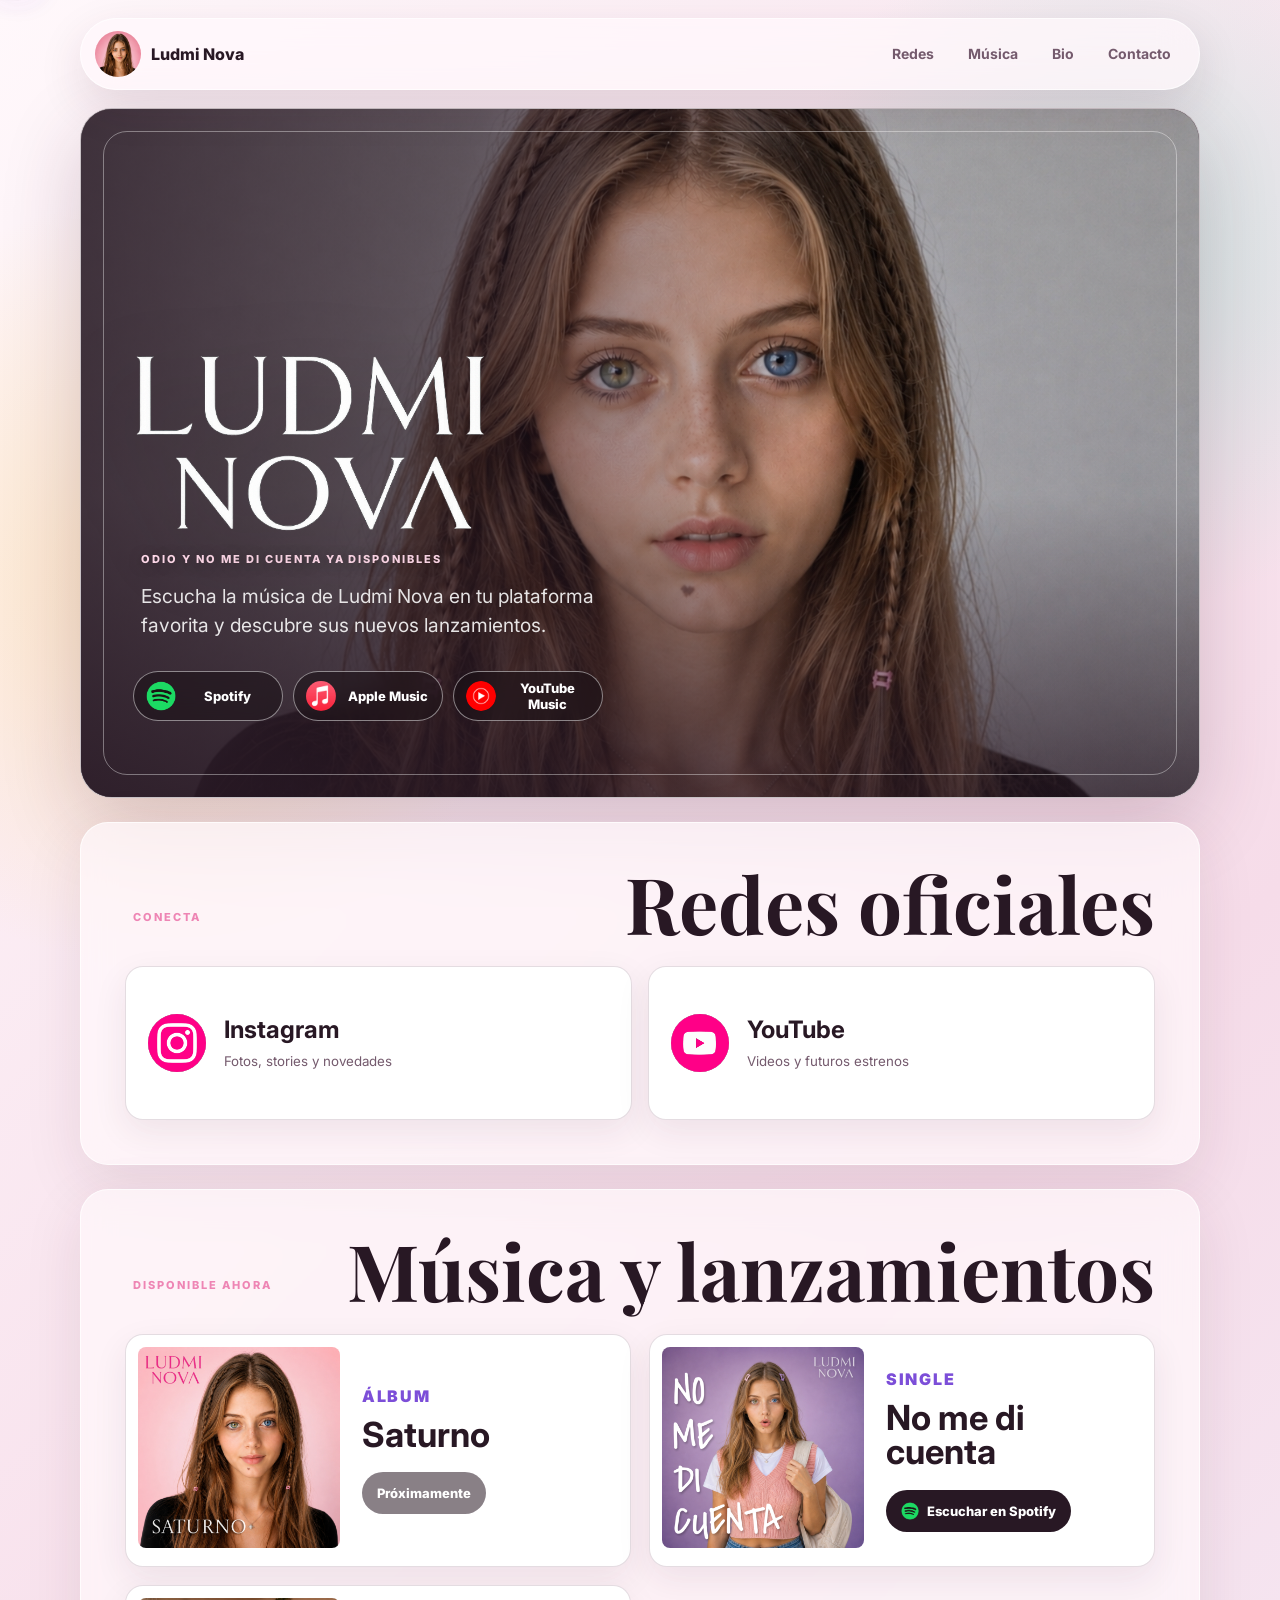
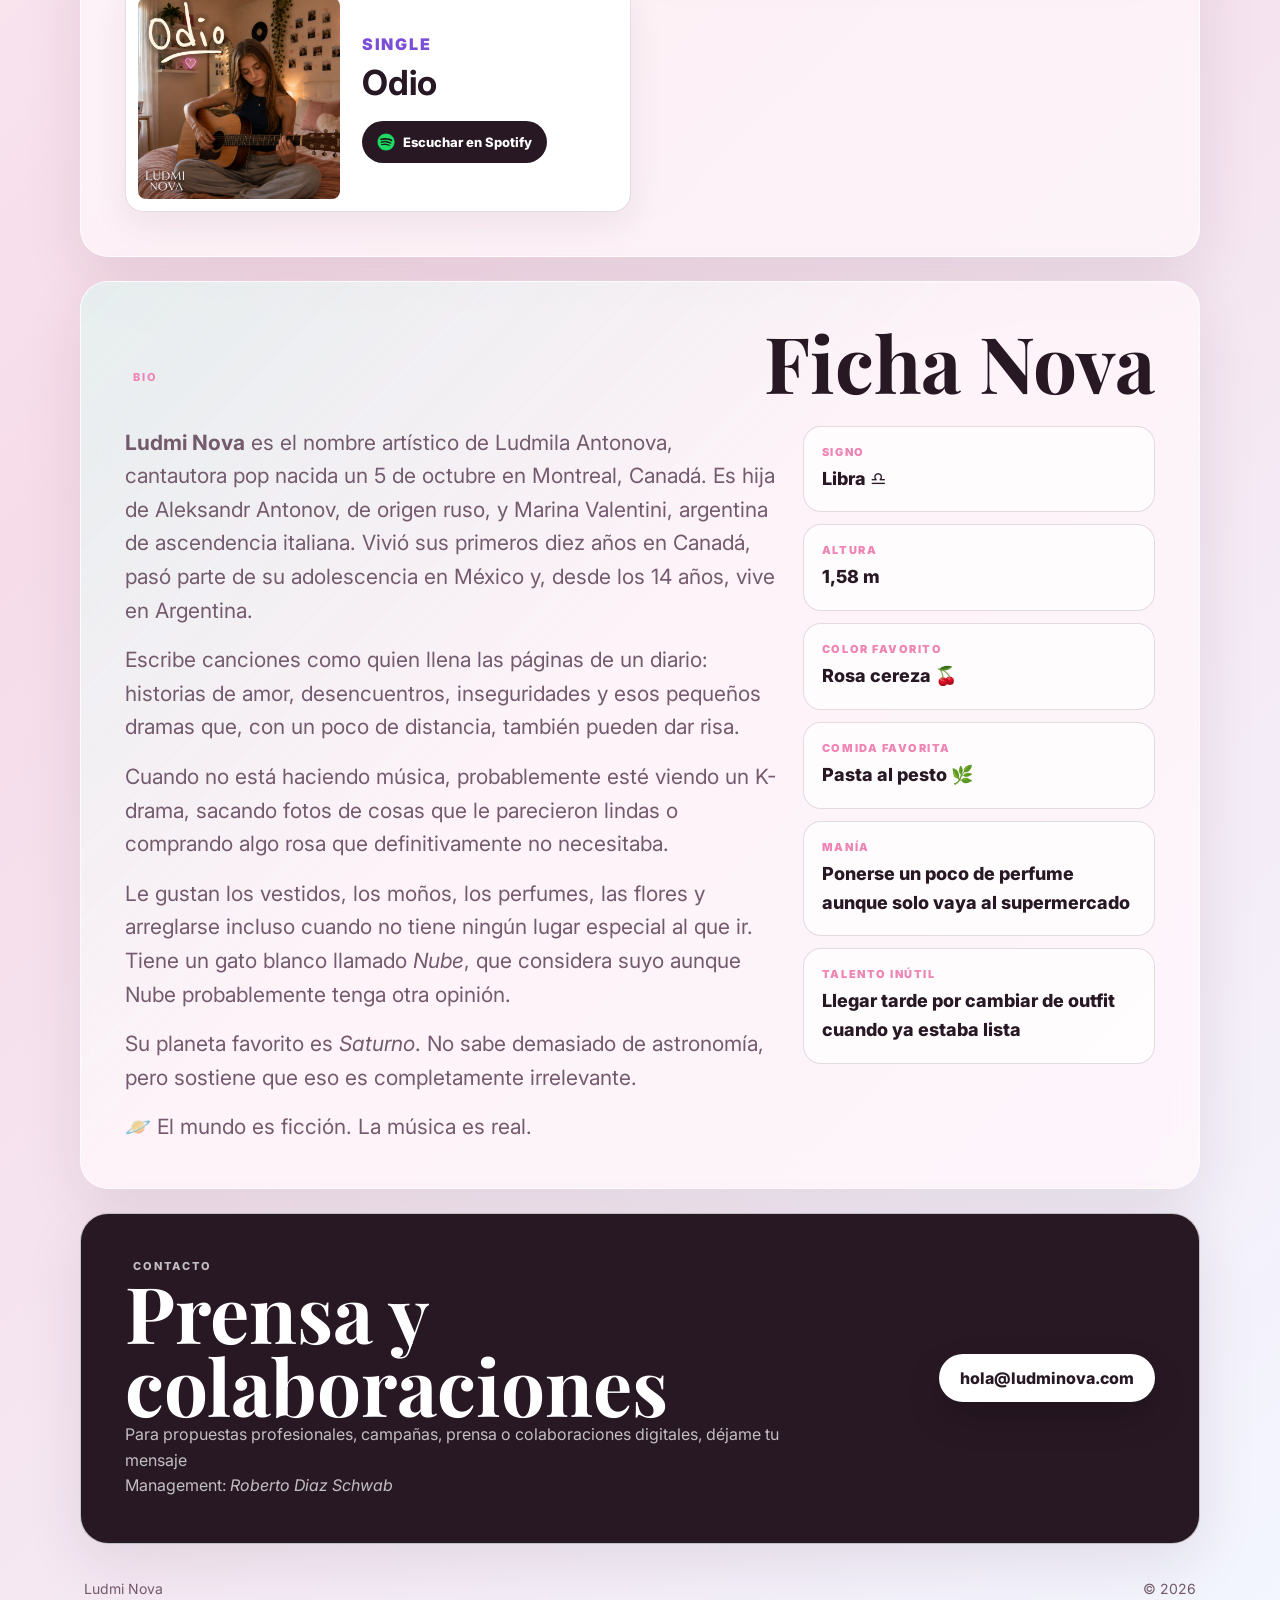
==== index.html @ 8147686b "Remove comment for upcoming Saturno release Removed comment about upcoming release for Saturno." ====
<!DOCTYPE html>
<html lang="es">
<head>
  <meta charset="UTF-8">
  <meta name="viewport" content="width=device-width, initial-scale=1.0">
  <meta name="description" content="Web oficial de Ludmi Nova. Escucha Odio y No me di cuenta en todas las plataformas.">
  <meta property="og:title" content="Ludmi Nova">
  <meta property="og:description" content="Escucha Odio y No me di cuenta, los nuevos singles de Ludmi Nova.">
  <meta property="og:image" content="ludmila.png">
  <meta property="og:type" content="website">
  <title>Ludmi Nova | Sitio oficial</title>
  <link rel="preconnect" href="https://fonts.googleapis.com">
  <link rel="preconnect" href="https://fonts.gstatic.com" crossorigin>
  <link href="https://fonts.googleapis.com/css2?family=Inter:wght@400;500;600;700;800&family=Playfair+Display:wght@700;800&display=swap" rel="stylesheet">
  <link rel="icon" href="favicon.png" type="image/png">
  <link rel="stylesheet" href="styles.css?v=20261107-2">
</head>
<body>
  <div class="floating-layer" aria-hidden="true"></div>

  <header class="site-header">
    <a class="brand" href="#inicio" aria-label="Ir al inicio">
      <span class="brand-mark">
        <img src="profile.png" alt="">
      </span>
      <span class="brand-name">Ludmi Nova</span>
    </a>

    <nav class="site-nav" aria-label="Navegacion principal">
      <a href="#redes">Redes</a>
      <a href="#musica">Música</a>
      <a class="nav-secondary" href="#bio">Bio</a>
      <a class="nav-secondary" href="#contacto">Contacto</a>
    </nav>
  </header>

  <main>
    <section class="hero" id="inicio">
      <div class="hero-media" aria-label="Retrato de Ludmi Nova"></div>
      <div class="hero-copy">
        <img class="hero-logo" src="ludmi-logo-white-cropped.png" alt="Ludmi Nova">
        <p class="eyebrow">Odio y No me di cuenta ya disponibles</p>
        <p class="hero-text">
          Escucha la música de Ludmi Nova en tu plataforma favorita y descubre sus nuevos lanzamientos.
        </p>
        <div class="platform-links" aria-label="Escuchar a Ludmi Nova">
          <a class="platform-link spotify" href="https://open.spotify.com/artist/61vV1dUsL8QUnTantv7mqs" target="_blank" rel="noopener">
            <span class="platform-mark" aria-hidden="true">
              <img src="spotify.webp" alt="">
            </span>
            <span>Spotify</span>
          </a>
          <a class="platform-link apple-music" href="https://music.apple.com/us/artist/ludmi-nova/6817929534" target="_blank" rel="noopener">
            <span class="platform-mark" aria-hidden="true">
              <img src="Apple_Music.webp" alt="">
            </span>
            <span>Apple Music</span>
          </a>
          <a class="platform-link youtube-music" href="https://music.youtube.com/channel/UCxkESrXqK8tynkrMWb6VQ-g" target="_blank" rel="noopener">
            <span class="platform-mark" aria-hidden="true">
              <img src="Youtube_Music.webp" alt="">
            </span>
            <span>YouTube Music</span>
          </a>
        </div>
      </div>
    </section>

    <section class="section" id="redes">
      <div class="section-heading">
        <p class="eyebrow">Conecta</p>
        <h2>Redes oficiales</h2>
      </div>

      <div class="social-grid">
        <a class="social-link instagram" href="https://www.instagram.com/ludmi.nova" target="_blank" rel="noopener">
          <span class="social-icon" aria-hidden="true">
            <img src="instagram.png" alt="">
          </span>
          <span>
            <strong>Instagram</strong>
            <small>Fotos, stories y novedades</small>
          </span>
        </a>

        <a class="social-link youtube" href="https://www.youtube.com/@LudmiNova" target="_blank" rel="noopener">
          <span class="social-icon" aria-hidden="true">
            <img src="youtube.png" alt="">
          </span>
          <span>
            <strong>YouTube</strong>
            <small>Videos y futuros estrenos</small>
          </span>
        </a>
        
        <!--<a class="social-link tiktok" href="https://www.tiktok.com/@ludmi.nova" target="_blank" rel="noopener">
          <span class="social-icon" aria-hidden="true">
            <img src="tiktok.png" alt="">
          </span>
          <span>
            <strong>TikTok</strong>
            <small>Clips, trends y backstage</small>
          </span>
        </a>-->
      </div>
    </section>

    <section class="music-section" id="musica">
      <div class="section-heading">
        <p class="eyebrow">Disponible ahora</p>
        <h2>Música y lanzamientos</h2>
      </div>

      <div class="release-grid">
        <article class="release-card">
          <img src="covers/saturno.jpg" alt="Portada del álbum Saturno de Ludmi Nova">
          <div class="release-card-copy">
            <p class="release-label">Álbum</p>
            <h3>Saturno</h3>
            <span class="release-link disabled">Próximamente</span>
          </div>
        </article>

        <article class="release-card">
          <img src="covers/no-me-di-cuenta.jpg" alt="Portada del single No me di cuenta de Ludmi Nova">
          <div class="release-card-copy">
            <p class="release-label">Single</p>
            <h3>No me di cuenta</h3>
            <a class="release-link" href="https://open.spotify.com/album/0laAtT0PfIz697r0fWM4JP" target="_blank" rel="noopener">
              <img class="release-link-icon" src="spotify.webp" alt="">
              Escuchar en Spotify
            </a>
          </div>
        </article>

        <article class="release-card">
          <img src="covers/odio.jpg" alt="Portada del single Odio de Ludmi Nova">
          <div class="release-card-copy">
            <p class="release-label">Single</p>
            <h3>Odio</h3>
            <a class="release-link" href="https://open.spotify.com/album/5kpxJLN15iuKb02TG0Wa1s" target="_blank" rel="noopener">
              <img class="release-link-icon" src="spotify.webp" alt="">
              Escuchar en Spotify
            </a>
          </div>
        </article>
      </div>
    </section>

    <section class="bio-section" id="bio">
      <div class="section-heading">
        <p class="eyebrow">Bio</p>
        <h2>Ficha Nova</h2>
      </div>

      <div class="bio-content">
        <div class="bio-copy">
          <p><strong>Ludmi Nova</strong> es el nombre artístico de Ludmila Antonova, cantautora pop nacida un 5 de octubre en Montreal, Canadá. Es hija de Aleksandr Antonov, de origen ruso, y Marina Valentini, argentina de ascendencia italiana. Vivió sus primeros diez años en Canadá, pasó parte de su adolescencia en México y, desde los 14 años, vive en Argentina.</p>
          <p>Escribe canciones como quien llena las páginas de un diario: historias de amor, desencuentros, inseguridades y esos pequeños dramas que, con un poco de distancia, también pueden dar risa.</p>
          <p>Cuando no está haciendo música, probablemente esté viendo un K-drama, sacando fotos de cosas que le parecieron lindas o comprando algo rosa que definitivamente no necesitaba.</p>
          <p>Le gustan los vestidos, los moños, los perfumes, las flores y arreglarse incluso cuando no tiene ningún lugar especial al que ir. Tiene un gato blanco llamado <em>Nube</em>, que considera suyo aunque Nube probablemente tenga otra opinión.</p>
          <p>Su planeta favorito es <em>Saturno</em>. No sabe demasiado de astronomía, pero sostiene que eso es completamente irrelevante.</p>
          <p>🪐 El mundo es ficción. La música es real.</p>
        </div>

        <dl class="bio-facts" aria-label="Ficha breve de Ludmi Nova">
          <div>
            <dt>Signo</dt>
            <dd>Libra ♎️</dd>
          </div>
          <div>
            <dt>Altura</dt>
            <dd>1,58 m</dd>
          </div>
          <div>
            <dt>Color favorito</dt>
            <dd>Rosa cereza 🍒</dd>
          </div>
          <div>
            <dt>Comida favorita</dt>
            <dd>Pasta al pesto 🌿</dd>
          </div>
          <div>
            <dt>Manía</dt>
            <dd>Ponerse un poco de perfume aunque solo vaya al supermercado</dd>
          </div>
          <div>
            <dt>Talento inútil</dt>
            <dd>Llegar tarde por cambiar de outfit cuando ya estaba lista</dd>
          </div>
        </dl>
      </div>
    </section>

    <section class="contact-section" id="contacto">
      <div class="contact-copy">
        <p class="eyebrow">Contacto</p>
        <h2>Prensa y colaboraciones</h2>
        <p>
          Para propuestas profesionales, campañas, prensa o colaboraciones digitales, déjame tu mensaje
        </p>
        <p>
          Management: <em>Roberto Diaz Schwab</em>
        </p>
      </div>
      <a class="button primary" href="mailto:hola@ludminova.com">hola@ludminova.com</a>
    </section>
  </main>

  <footer class="site-footer">
    <span>Ludmi Nova</span>
    <span>&copy; <span id="year"></span></span>
  </footer>

  <script src="script.js?v=20261107-2"></script>
</body>
</html>
---- styles.css ----
:root {
  --ink: #281824;
  --muted: #745a6d;
  --rose: #f6dce9;
  --rose-strong: #ee85b4;
  --violet: #7c4ed8;
  --mint: #8ce0ca;
  --sun: #ffd36e;
  --paper: #fff8fb;
  --line: rgba(88, 40, 72, 0.16);
  --shadow: 0 24px 80px rgba(70, 25, 52, 0.2);
}

* {
  box-sizing: border-box;
}

html {
  scroll-behavior: smooth;
}

body {
  margin: 0;
  min-height: 100vh;
  background:
    radial-gradient(circle at 12% 18%, rgba(255, 211, 110, 0.35), transparent 24rem),
    radial-gradient(circle at 88% 8%, rgba(140, 224, 202, 0.36), transparent 22rem),
    linear-gradient(135deg, #fff8fb 0%, #f6dce9 48%, #f3f6ff 100%);
  color: var(--ink);
  font-family: Inter, system-ui, -apple-system, BlinkMacSystemFont, "Segoe UI", sans-serif;
}

a {
  color: inherit;
  text-decoration: none;
}

.site-header {
  position: fixed;
  z-index: 20;
  top: 18px;
  left: 50%;
  display: flex;
  width: min(1120px, calc(100% - 32px));
  align-items: center;
  justify-content: space-between;
  gap: 18px;
  padding: 12px 14px;
  border: 1px solid rgba(255, 255, 255, 0.68);
  border-radius: 999px;
  background: rgba(255, 248, 251, 0.76);
  box-shadow: 0 16px 46px rgba(70, 25, 52, 0.12);
  backdrop-filter: blur(18px);
  transform: translateX(-50%);
}

.brand,
.site-nav,
.site-footer {
  display: flex;
  align-items: center;
}

.brand {
  gap: 10px;
  font-weight: 800;
}

.brand-mark {
  display: grid;
  width: 46px;
  height: 46px;
  place-items: center;
  border-radius: 50%;
  background: var(--ink);
  overflow: hidden;
}

.brand-mark img {
  display: block;
  width: 100%;
  height: 100%;
  object-fit: cover;
}

.site-nav {
  gap: 6px;
}

.site-nav a {
  min-height: 38px;
  padding: 10px 14px;
  border-radius: 999px;
  color: var(--muted);
  font-size: 14px;
  font-weight: 700;
}

.site-nav a:hover,
.site-nav a:focus-visible {
  background: rgba(238, 133, 180, 0.14);
  color: var(--ink);
  outline: none;
}

main {
  width: min(1120px, calc(100% - 32px));
  margin: 0 auto;
  padding: 108px 0 36px;
}

main > section {
  scroll-margin-top: 108px;
}

.hero {
  position: relative;
  display: grid;
  min-height: 690px;
  overflow: hidden;
  border: 1px solid rgba(255, 255, 255, 0.72);
  border-radius: 32px;
  background: #38202f;
  box-shadow: var(--shadow);
  isolation: isolate;
}

.hero-media {
  position: absolute;
  inset: 0;
  background-image:
    linear-gradient(90deg, rgba(40, 24, 36, 0.82) 0%, rgba(40, 24, 36, 0.58) 36%, rgba(40, 24, 36, 0.05) 68%),
    linear-gradient(0deg, rgba(40, 24, 36, 0.72), rgba(40, 24, 36, 0.04) 44%),
    url("ludmila.png");
  background-position: center, center, 54% center;
  background-size: cover;
  transform: scale(1.01);
  z-index: -2;
}

.hero::before {
  content: "";
  position: absolute;
  inset: 22px;
  border: 1px solid rgba(255, 255, 255, 0.38);
  border-radius: 24px;
  pointer-events: none;
}

.hero-copy {
  align-self: end;
  width: min(620px, 100%);
  padding: 0 52px 58px;
  color: white;
}

.eyebrow {
  margin: 0 0 16px;
  padding-left: 8px;
  color: var(--rose-strong);
  font-size: 11px;
  font-weight: 800;
  letter-spacing: 0.18em;
  text-transform: uppercase;
}

.hero .eyebrow {
  color: #ffd9e9;
  text-shadow: 0 2px 14px rgba(0, 0, 0, 0.35);
}

h1,
h2,
h3,
p {
  margin-top: 0;
}

h1,
h2 {
  font-family: "Playfair Display", Georgia, serif;
  line-height: 0.94;
}

h2 {
  margin-bottom: 0;
  font-size: clamp(42px, 8vw, 78px);
}

h3 {
  margin-bottom: 12px;
  font-size: clamp(28px, 5vw, 48px);
  line-height: 1;
}

.hero-text {
  max-width: 520px;
  padding-left: 8px;
  margin-bottom: 30px;
  color: rgba(255, 255, 255, 0.88);
  font-size: clamp(16px, 1.5vw, 20px);
  line-height: 1.55;
}

.platform-links {
  display: grid;
  grid-template-columns: repeat(3, minmax(0, 150px));
  gap: 10px;
  width: fit-content;
  max-width: 100%;
  margin: 0 0 18px;
}

.platform-link {
  display: flex;
  width: 100%;
  min-width: 0;
  min-height: 48px;
  align-items: center;
  justify-content: flex-start;
  gap: 9px;
  padding: 8px 12px;
  border: 1px solid rgba(255, 255, 255, 0.48);
  border-radius: 999px;
  background: rgba(24, 15, 22, 0.54);
  color: white;
  font-size: 13px;
  font-weight: 800;
  text-align: left;
  backdrop-filter: blur(12px);
  transition: transform 180ms ease, background 180ms ease;
}

.platform-link:hover,
.platform-link:focus-visible {
  transform: translateY(-2px);
  background: rgba(24, 15, 22, 0.72);
  outline: none;
}

.platform-mark {
  display: grid;
  flex: 0 0 auto;
  width: 30px;
  height: 30px;
  place-items: center;
  border-radius: 50%;
  overflow: hidden;
}

.platform-mark img {
  display: block;
  width: 100%;
  height: 100%;
  object-fit: cover;
}

.platform-link > span:last-child {
  flex: 1;
  min-width: 0;
  text-align: center;
}

.hero-logo {
  display: block;
  width: min(520px, 60%);
  height: auto;
  margin: 0 0 16px -14px;
  filter: drop-shadow(0 18px 32px rgba(0, 0, 0, 0.34));
  transform: scale(1.28);
  transform-origin: left center;
}

.button {
  display: inline-flex;
  min-height: 48px;
  align-items: center;
  justify-content: center;
  border: 1px solid transparent;
  border-radius: 999px;
  padding: 13px 20px;
  font-weight: 800;
  transition: transform 180ms ease, box-shadow 180ms ease, background 180ms ease;
}

.button:hover,
.button:focus-visible,
.social-link:hover,
.social-link:focus-visible {
  transform: translateY(-2px);
  outline: none;
}

.button.primary {
  background: white;
  color: var(--ink);
  box-shadow: 0 16px 34px rgba(0, 0, 0, 0.18);
}

.button.secondary {
  border-color: rgba(255, 255, 255, 0.58);
  background: rgba(255, 255, 255, 0.14);
  color: white;
  backdrop-filter: blur(14px);
}

.button.compact {
  min-width: 180px;
  color: var(--ink);
  border-color: var(--line);
  background: #ffffff;
}

.section,
.bio-section,
.music-section,
.contact-section {
  margin-top: 24px;
  padding: 44px;
  border: 1px solid rgba(255, 255, 255, 0.72);
  border-radius: 28px;
  background: rgba(255, 248, 251, 0.72);
  box-shadow: 0 18px 58px rgba(70, 25, 52, 0.1);
  backdrop-filter: blur(16px);
}

.section-heading {
  display: flex;
  align-items: end;
  justify-content: space-between;
  gap: 24px;
  margin-bottom: 26px;
}

.social-grid {
  display: grid;
  grid-template-columns: repeat(auto-fit, minmax(260px, 1fr));
  gap: 16px;
}

.social-link {
  display: flex;
  min-height: 154px;
  align-items: center;
  justify-content: flex-start;
  gap: 18px;
  overflow: hidden;
  border: 1px solid var(--line);
  border-radius: 18px;
  padding: 22px;
  background: white;
  box-shadow: 0 12px 34px rgba(70, 25, 52, 0.08);
  transition: transform 180ms ease, box-shadow 180ms ease;
}

.social-link:hover,
.social-link:focus-visible {
  box-shadow: 0 20px 44px rgba(70, 25, 52, 0.16);
}

.social-icon {
  display: grid;
  flex: 0 0 auto;
  width: 58px;
  height: 58px;
  place-items: center;
  border-radius: 50%;
  overflow: hidden;
  background: var(--ink);
  box-shadow: inset 0 0 0 1px rgba(255, 255, 255, 0.72);
}

.social-icon img {
  display: block;
  width: 100%;
  height: 100%;
  object-fit: cover;
}

.social-link strong,
.social-link small {
  display: block;
}

.social-link strong {
  margin-bottom: 7px;
  font-size: 24px;
}

.social-link small,
.bio-copy p,
.bio-facts dd,
.release-panel p,
.contact-copy p {
  color: var(--muted);
  line-height: 1.6;
}

.bio-section {
  background:
    linear-gradient(135deg, rgba(140, 224, 202, 0.2), transparent 44%),
    rgba(255, 248, 251, 0.76);
}

.bio-content {
  display: grid;
  grid-template-columns: minmax(0, 1.3fr) minmax(280px, 0.7fr);
  gap: 24px;
  align-items: start;
}

.bio-copy {
  max-width: 680px;
}

.bio-copy p {
  margin-bottom: 16px;
  font-size: clamp(17px, 2vw, 21px);
}

.bio-copy p:last-child {
  margin-bottom: 0;
}

.bio-facts {
  display: grid;
  gap: 12px;
  margin: 0;
}

.bio-facts div {
  padding: 18px;
  border: 1px solid var(--line);
  border-radius: 18px;
  background: rgba(255, 255, 255, 0.78);
}

.bio-facts dt {
  margin-bottom: 6px;
  color: var(--rose-strong);
  font-size: 11px;
  font-weight: 900;
  letter-spacing: 0.14em;
  text-transform: uppercase;
}

.bio-facts dd {
  margin: 0;
  color: var(--ink);
  font-size: 18px;
  font-weight: 800;
}

.release-grid {
  display: grid;
  grid-template-columns: repeat(2, minmax(0, 1fr));
  gap: 18px;
}

.release-card {
  display: grid;
  grid-template-columns: minmax(150px, 42%) 1fr;
  padding: 12px;
  overflow: hidden;
  border: 1px solid var(--line);
  border-radius: 18px;
  background: white;
  box-shadow: 0 12px 34px rgba(70, 25, 52, 0.08);
}

.release-card > img {
  width: 100%;
  height: auto;
  aspect-ratio: 1;
  border-radius: 8px;
  object-fit: cover;
}

.release-card-copy {
  display: flex;
  min-width: 0;
  flex-direction: column;
  justify-content: center;
  align-items: flex-start;
  padding: 22px;
}

.release-card h3 {
  margin-bottom: 20px;
  font-size: clamp(24px, 2.7vw, 38px);
}

.release-link {
  display: inline-flex;
  min-height: 42px;
  align-items: center;
  justify-content: center;
  gap: 8px;
  border-radius: 999px;
  padding: 10px 15px;
  background: var(--ink);
  color: white;
  font-size: 13px;
  font-weight: 800;
  transition: transform 180ms ease, background 180ms ease;
}

.release-link-icon {
  width: 18px;
  height: 18px;
  flex: 0 0 18px;
  border-radius: 50%;
  object-fit: cover;
}

.release-link:hover,
.release-link:focus-visible {
  transform: translateY(-2px);
  background: #4a2b42;
  outline: none;
}

.release-link.disabled {
  opacity: 0.55;
  pointer-events: none;
}

.release-label {
  margin-bottom: 12px;
  color: var(--violet);
  font-weight: 900;
  letter-spacing: 0.12em;
  text-transform: uppercase;
}

.contact-section {
  display: flex;
  align-items: center;
  justify-content: space-between;
  gap: 28px;
  background: var(--ink);
  color: white;
}

.contact-copy {
  max-width: 680px;
}

.contact-copy p {
  margin-bottom: 0;
  color: rgba(255, 255, 255, 0.72);
}

.site-footer {
  width: min(1120px, calc(100% - 32px));
  justify-content: space-between;
  margin: 0 auto;
  padding: 0 4px 32px;
  color: var(--muted);
  font-size: 14px;
}

.float-item {
  position: fixed;
  z-index: 2;
  top: -48px;
  color: rgba(238, 133, 180, 0.58);
  filter: drop-shadow(0 8px 18px rgba(124, 78, 216, 0.18));
  pointer-events: none;
  animation: drift var(--duration) linear var(--delay) infinite;
}

.float-item.saturn {
  color: rgba(124, 78, 216, 0.48);
}

.float-item svg {
  display: block;
  width: var(--size);
  height: var(--size);
}

@keyframes drift {
  0% {
    transform: translate3d(var(--x), -60px, 0) rotate(0deg);
    opacity: 0;
  }
  10%,
  80% {
    opacity: 1;
  }
  100% {
    transform: translate3d(calc(var(--x) + var(--sway)), calc(100vh + 80px), 0) rotate(220deg);
    opacity: 0;
  }
}

@media (max-width: 820px) {
  .site-header {
    top: 10px;
    width: calc(100% - 20px);
  }

  .brand-name {
    display: none;
  }

  .site-nav a {
    padding-inline: 10px;
    font-size: 13px;
  }

  main {
    width: calc(100% - 20px);
    padding-top: 82px;
  }

  .hero {
    height: calc(100svh - 92px);
    min-height: 560px;
    max-height: 720px;
    border-radius: 24px;
  }

  .hero-media {
    background-image: url("ludmila.png");
    background-position: 42% center;
    background-size: cover;
  }

  .hero-copy {
    align-self: stretch;
    display: flex;
    width: 100%;
    flex-direction: column;
    justify-content: flex-end;
    padding: 0 24px 34px;
  }

  .hero .eyebrow,
  .hero-text {
    display: none;
  }

  .platform-links {
    order: 2;
    grid-template-columns: repeat(3, minmax(0, 1fr));
    width: 100%;
    gap: 6px;
    margin-bottom: 0;
  }

  .platform-link {
    min-height: 44px;
    gap: 5px;
    padding: 6px 7px;
    font-size: 10px;
  }

  .platform-mark {
    width: 25px;
    height: 25px;
    font-size: 11px;
  }

  .hero-logo {
    width: min(132px, 44%);
    margin: 0 0 16px;
    transform: none;
    transform-origin: left center;
  }

  /*.hero .eyebrow,
  .hero-text {
    display: none;
  }*/

  .section,
  .bio-section,
  .music-section,
  .contact-section {
    padding: 28px 20px;
    border-radius: 22px;
  }

  .section-heading,
  .bio-content,
  .contact-section {
    display: block;
  }

  .bio-copy {
    margin-bottom: 22px;
  }

  .social-grid {
    grid-template-columns: 1fr;
  }

  .social-link {
    min-height: 132px;
  }

  .contact-section .button {
    width: 100%;
    margin-top: 22px;
  }

  .release-grid {
    grid-template-columns: 1fr;
  }

  .release-card {
    grid-template-columns: 128px minmax(0, 1fr);
  }

  .release-card-copy {
    padding: 16px;
  }

  .release-card h3 {
    margin-bottom: 14px;
    font-size: 24px;
  }

  .release-link {
    min-height: 38px;
    padding: 8px 12px;
    font-size: 12px;
  }
}

@media (max-width: 420px) {
  .site-header {
    gap: 6px;
    padding: 8px 10px;
  }

  .brand {
    flex: 0 0 auto;
  }

  .brand-mark {
    width: 40px;
    height: 40px;
  }

  .site-nav {
    flex: 1;
    justify-content: flex-end;
    gap: 0;
  }

  .site-nav a {
    min-height: 34px;
    padding: 8px 5px;
    font-size: 11px;
  }

  main {
    padding-top: 70px;
  }

  .hero {
    height: calc(100svh - 80px);
  }

  main > section {
    scroll-margin-top: 82px;
  }
}

@media (prefers-reduced-motion: reduce) {
  *,
  *::before,
  *::after {
    scroll-behavior: auto !important;
  }

  .float-item {
    display: none;
  }
}
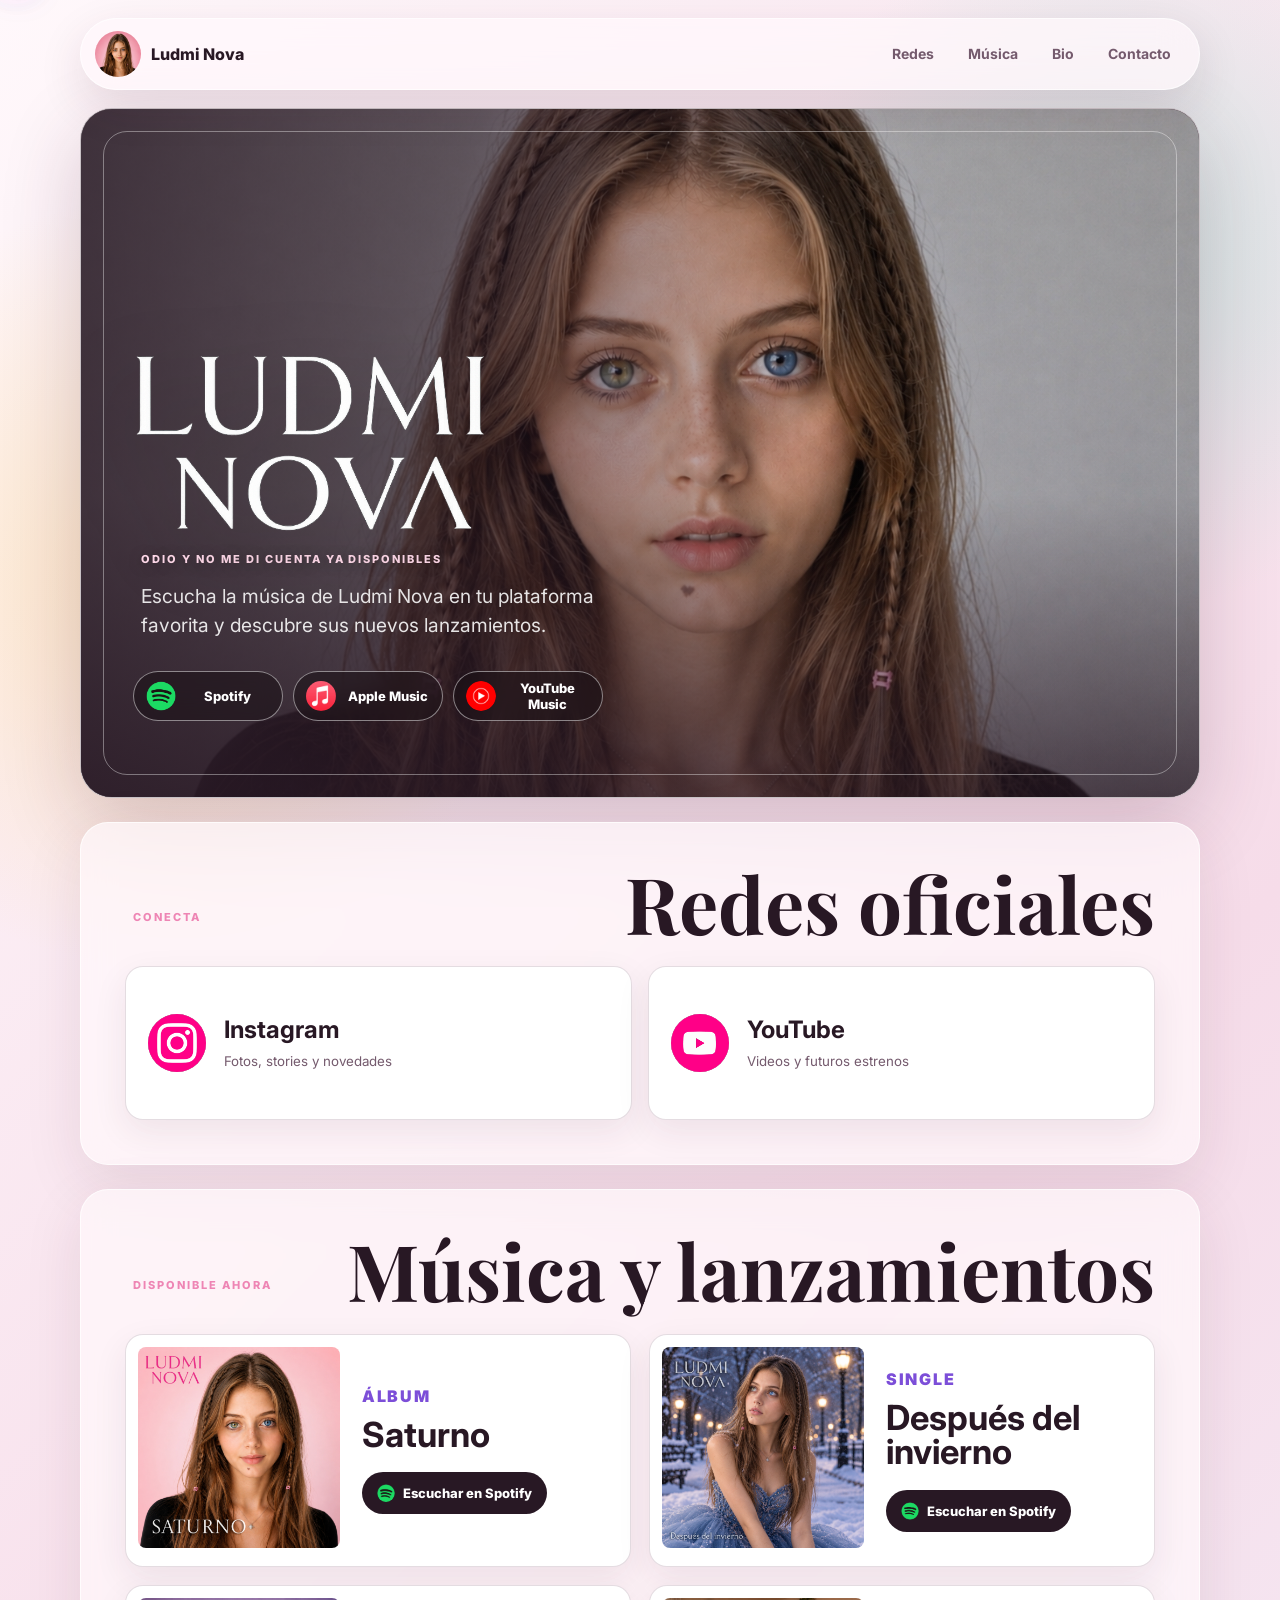
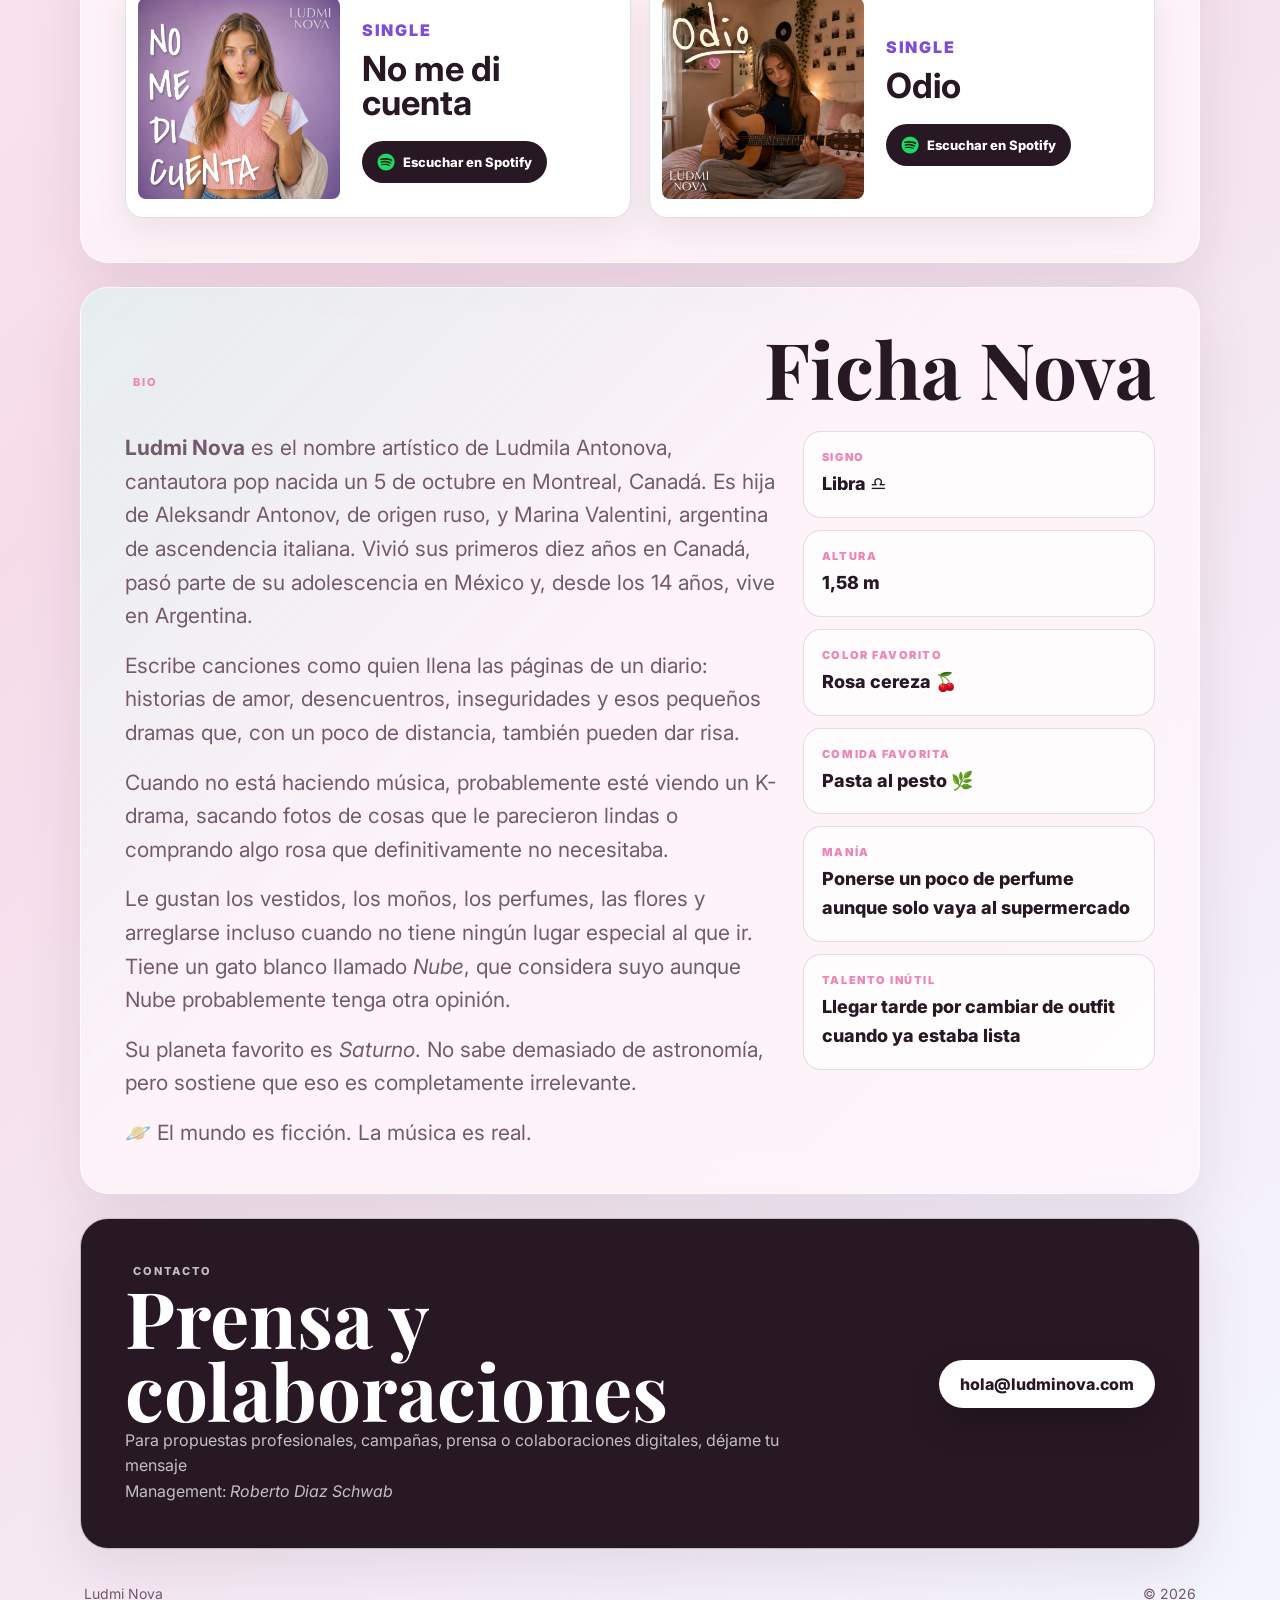
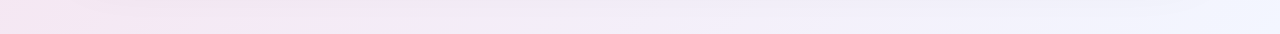
==== commit 41aec796: "Add Spotify links for album and single releases Added links to listen on Spotify for new releases." ====
--- a/index.html
+++ b/index.html
@@ -117,10 +117,25 @@
           <div class="release-card-copy">
             <p class="release-label">Álbum</p>
             <h3>Saturno</h3>
-            <span class="release-link disabled">Próximamente</span>
-          </div>
-        </article>
-
+            <a class="release-link" href="https://open.spotify.com/album/0tmGta02mPFz5soVaLirvE?si=P5TOosGgSwGgR3WjOdgpFQ" target="_blank" rel="noopener">
+              <img class="release-link-icon" src="spotify.webp" alt="">
+              Escuchar en Spotify
+            </a>
+          </div>
+        </article>
+
+       <article class="release-card">
+          <img src="covers/despues-de-invierno.jpg" alt="Portada del single Después del invierno de Ludmi Nova">
+          <div class="release-card-copy">
+            <p class="release-label">Single</p>
+            <h3>Después del invierno</h3>
+            <a class="release-link" href="https://open.spotify.com/album/0mn6EY3NlUFeCD4tbjwB0Q?si=Vw1Zc3kBS9qc8PLDRIvNUA" target="_blank" rel="noopener">
+              <img class="release-link-icon" src="spotify.webp" alt="">
+              Escuchar en Spotify
+            </a>
+          </div>
+        </article>
+        
         <article class="release-card">
           <img src="covers/no-me-di-cuenta.jpg" alt="Portada del single No me di cuenta de Ludmi Nova">
           <div class="release-card-copy">
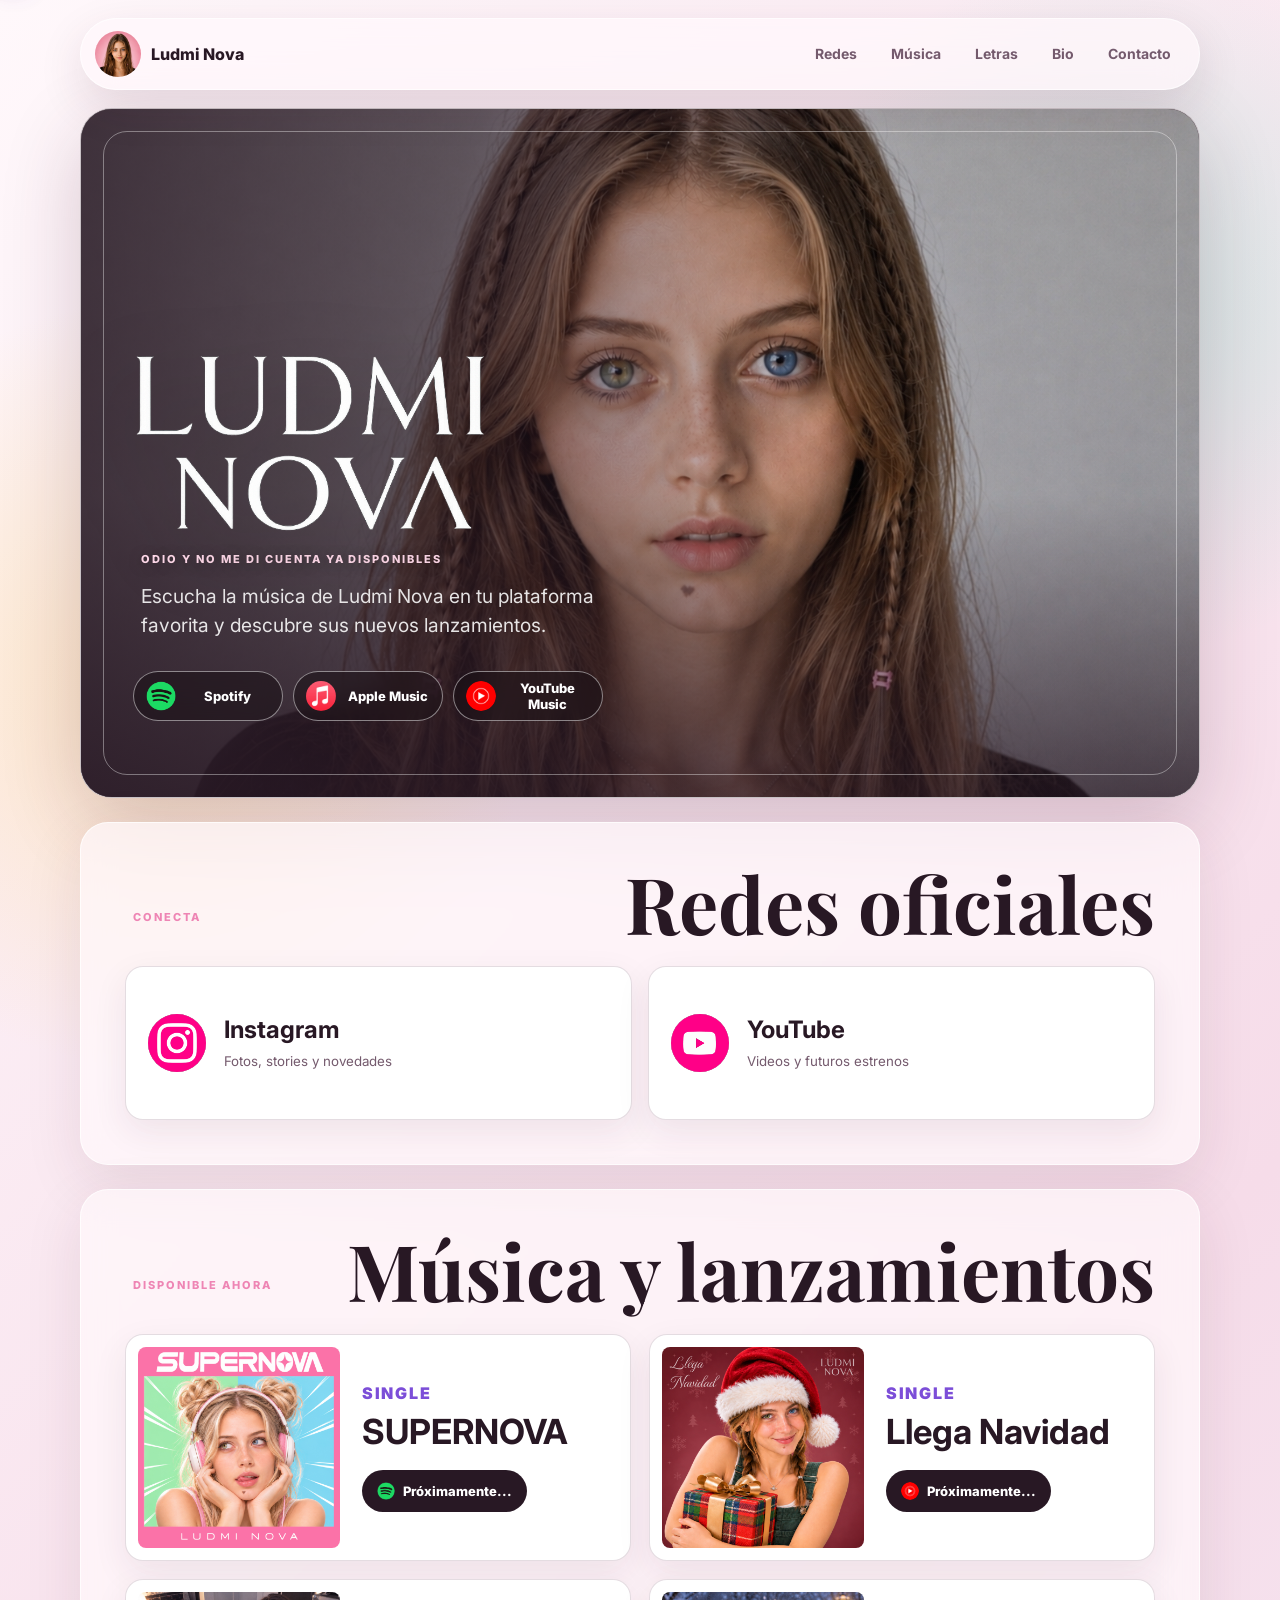
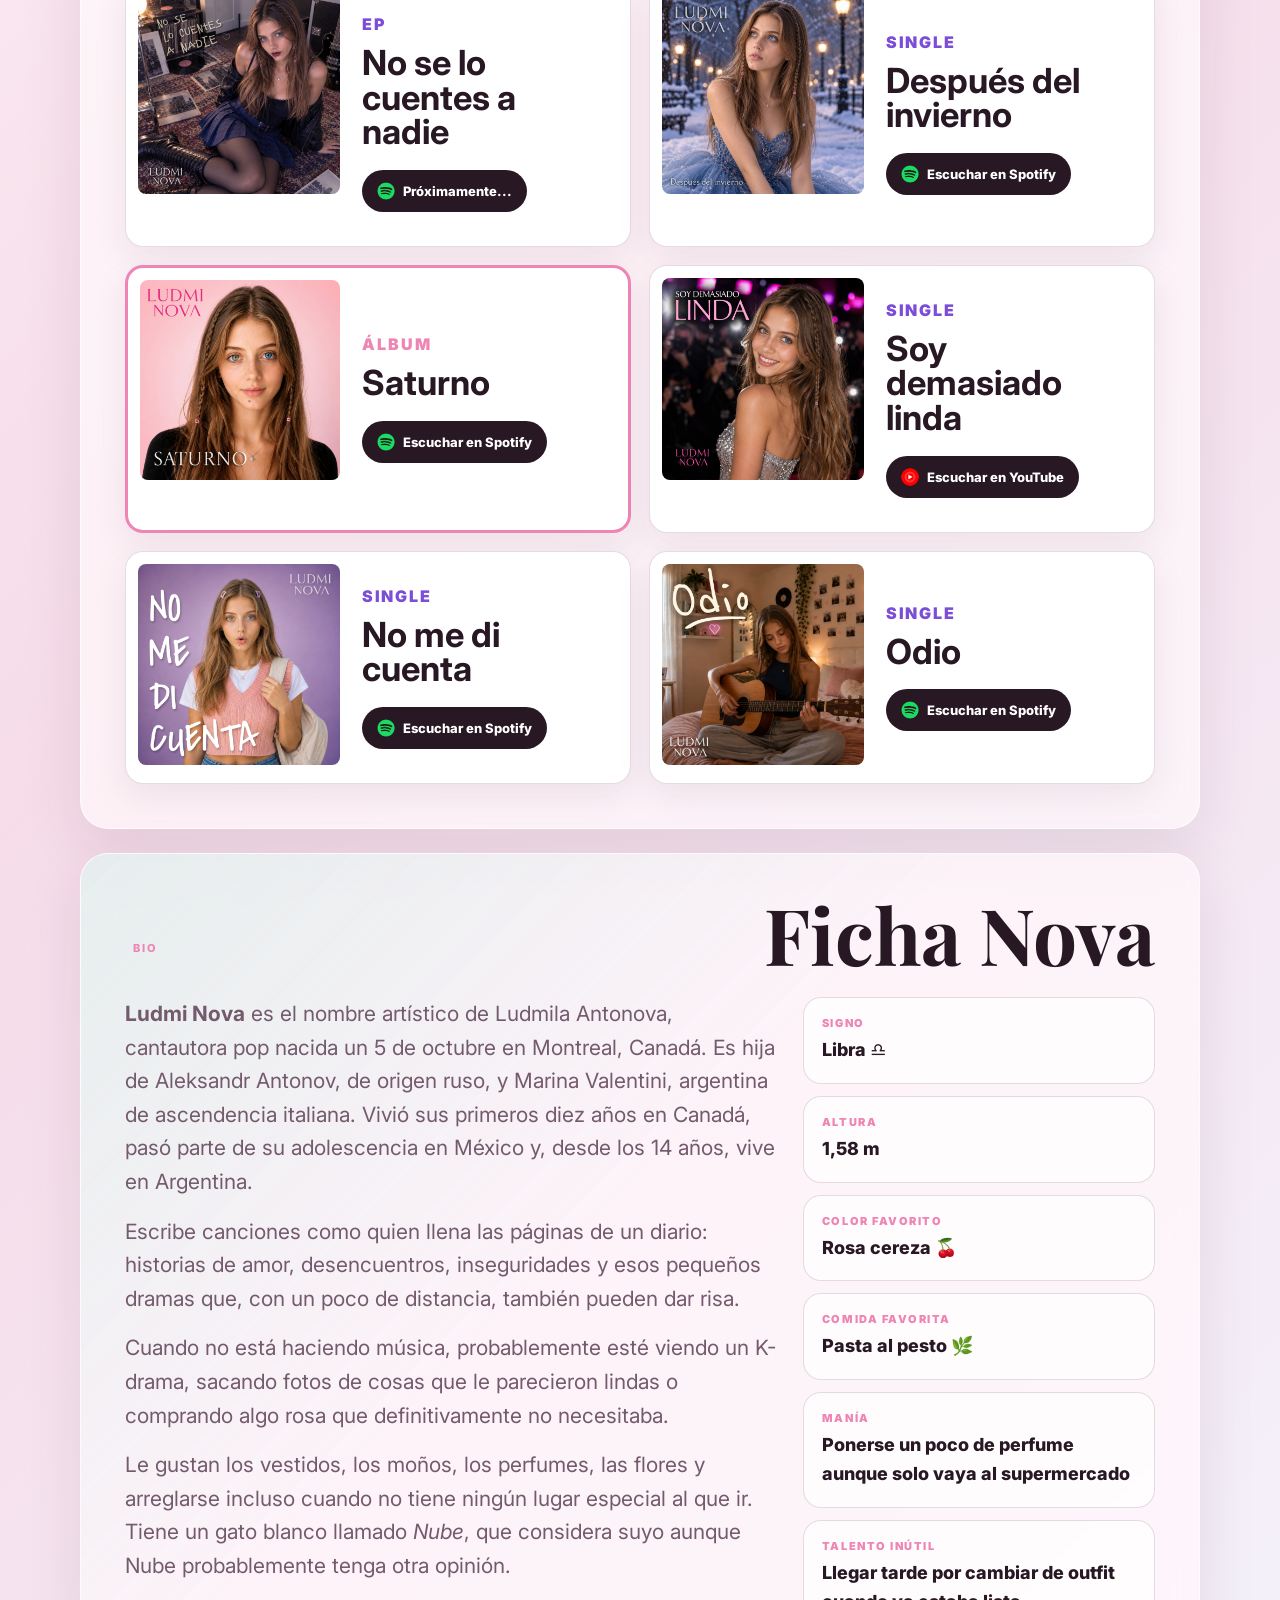
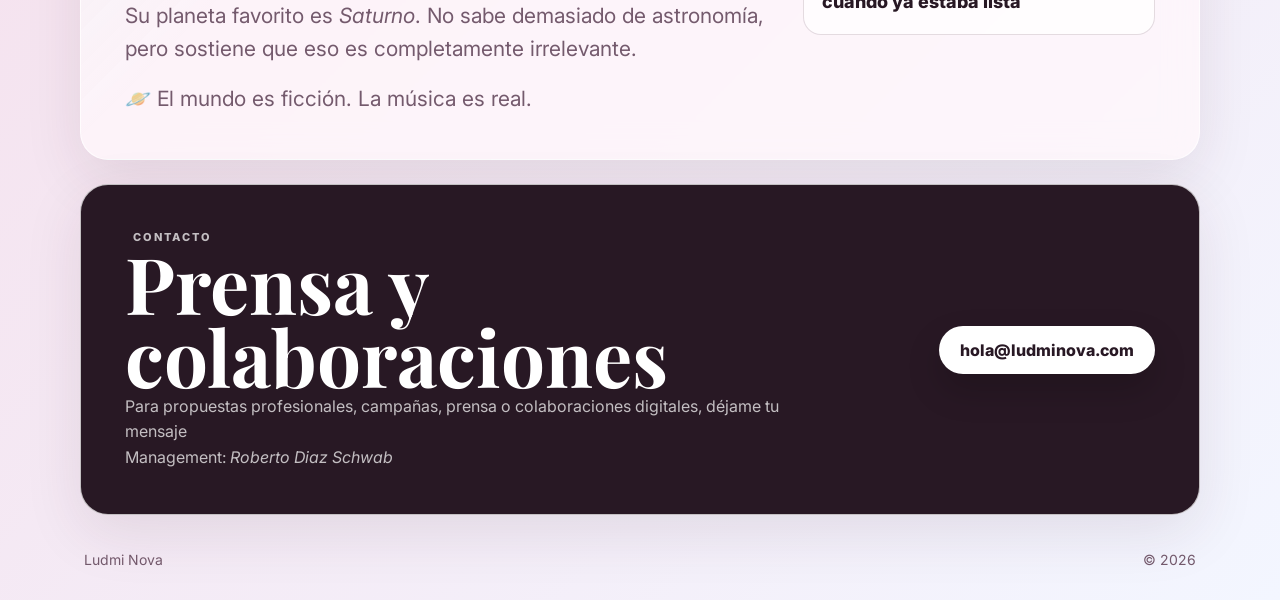
==== commit 4cc132ee: "update all releases and lyrics" ====
--- a/index.html
+++ b/index.html
@@ -13,7 +13,7 @@
   <link rel="preconnect" href="https://fonts.gstatic.com" crossorigin>
   <link href="https://fonts.googleapis.com/css2?family=Inter:wght@400;500;600;700;800&family=Playfair+Display:wght@700;800&display=swap" rel="stylesheet">
   <link rel="icon" href="favicon.png" type="image/png">
-  <link rel="stylesheet" href="styles.css?v=20261107-2">
+  <link rel="stylesheet" href="styles.css?v=20261123-2">
 </head>
 <body>
   <div class="floating-layer" aria-hidden="true"></div>
@@ -29,6 +29,7 @@
     <nav class="site-nav" aria-label="Navegacion principal">
       <a href="#redes">Redes</a>
       <a href="#musica">Música</a>
+      <a href="letras.html">Letras</a>
       <a class="nav-secondary" href="#bio">Bio</a>
       <a class="nav-secondary" href="#contacto">Contacto</a>
     </nav>
@@ -113,6 +114,54 @@
 
       <div class="release-grid">
         <article class="release-card">
+          <img src="covers/supernova.jpg" alt="Portada del single SUPERNOVA de Ludmi Nova">
+          <div class="release-card-copy">
+            <p class="release-label">Single</p>
+            <h3>SUPERNOVA</h3>
+            <a class="release-link" href="#/musica" target="" rel="noopener">
+              <img class="release-link-icon" src="spotify.webp" alt="">
+              Próximamente...
+            </a>
+          </div>
+        </article>
+
+        <article class="release-card">
+          <img src="covers/llega-navidad.jpg" alt="Portada del single Llega Navidad de Ludmi Nova">
+          <div class="release-card-copy">
+            <p class="release-label">Single</p>
+            <h3>Llega Navidad</h3>
+            <a class="release-link" href="#/musica" target="" rel="noopener">
+              <img class="release-link-icon" src="Youtube_Music.webp" alt="">
+              Próximamente...
+            </a>
+          </div>
+        </article>
+
+        <article class="release-card">
+          <img src="covers/no-le-cuentes-a-nadie.jpg" alt="Portada del EP No se lo cuentes a nadie de Ludmi Nova">
+          <div class="release-card-copy">
+            <p class="release-label">EP</p>
+            <h3>No se lo cuentes a nadie</h3>
+            <a class="release-link" href="#/musica" target="" rel="noopener">
+              <img class="release-link-icon" src="spotify.webp" alt="">
+              Próximamente...
+            </a>
+          </div>
+        </article>
+
+        <article class="release-card">
+          <img src="covers/despues-del-invierno.jpg" alt="Portada del single Después del invierno de Ludmi Nova">
+          <div class="release-card-copy">
+            <p class="release-label">Single</p>
+            <h3>Después del invierno</h3>
+            <a class="release-link" href="https://open.spotify.com/album/0mn6EY3NlUFeCD4tbjwB0Q?si=Vw1Zc3kBS9qc8PLDRIvNUA" target="_blank" rel="noopener">
+              <img class="release-link-icon" src="spotify.webp" alt="">
+              Escuchar en Spotify
+            </a>
+          </div>
+        </article>
+
+        <article class="release-card new-release">
           <img src="covers/saturno.jpg" alt="Portada del álbum Saturno de Ludmi Nova">
           <div class="release-card-copy">
             <p class="release-label">Álbum</p>
@@ -124,14 +173,14 @@
           </div>
         </article>
 
-       <article class="release-card">
-          <img src="covers/despues-de-invierno.jpg" alt="Portada del single Después del invierno de Ludmi Nova">
-          <div class="release-card-copy">
-            <p class="release-label">Single</p>
-            <h3>Después del invierno</h3>
-            <a class="release-link" href="https://open.spotify.com/album/0mn6EY3NlUFeCD4tbjwB0Q?si=Vw1Zc3kBS9qc8PLDRIvNUA" target="_blank" rel="noopener">
-              <img class="release-link-icon" src="spotify.webp" alt="">
-              Escuchar en Spotify
+        <article class="release-card">
+          <img src="covers/soy-demasiado-linda.jpg" alt="Portada del single Soy demasiado linda de Ludmi Nova">
+          <div class="release-card-copy">
+            <p class="release-label">Single</p>
+            <h3>Soy demasiado linda</h3>
+            <a class="release-link" href="https://youtu.be/WW_B3FIWBJo" target="_blank" rel="noopener">
+              <img class="release-link-icon" src="Youtube_Music.webp" alt="">
+              Escuchar en YouTube
             </a>
           </div>
         </article>
@@ -227,6 +276,6 @@
     <span>&copy; <span id="year"></span></span>
   </footer>
 
-  <script src="script.js?v=20261107-2"></script>
+  <script src="script.js?v=20261123-2"></script>
 </body>
 </html>
--- a/styles.css
+++ b/styles.css
@@ -13,6 +13,18 @@
 
 * {
   box-sizing: border-box;
+}
+
+.sr-only {
+  position: absolute;
+  width: 1px;
+  height: 1px;
+  padding: 0;
+  margin: -1px;
+  overflow: hidden;
+  clip: rect(0, 0, 0, 0);
+  white-space: nowrap;
+  border: 0;
 }
 
 html {
@@ -468,12 +480,81 @@
   box-shadow: 0 12px 34px rgba(70, 25, 52, 0.08);
 }
 
+.release-card.new-release {
+  border: 3px solid var(--rose-strong);
+}
+
+.release-card.new-release .release-label {
+  color: var(--rose-strong);
+}
+
 .release-card > img {
   width: 100%;
   height: auto;
   aspect-ratio: 1;
   border-radius: 8px;
   object-fit: cover;
+  cursor: zoom-in;
+  transition: transform 180ms ease, box-shadow 180ms ease;
+}
+
+.release-card > img:hover,
+.release-card > img:focus-visible {
+  transform: scale(1.015);
+  box-shadow: 0 10px 28px rgba(70, 25, 52, 0.18);
+  outline: 3px solid rgba(238, 133, 180, 0.72);
+  outline-offset: 3px;
+}
+
+.cover-dialog {
+  max-width: none;
+  max-height: none;
+  margin: auto;
+  padding: 0;
+  overflow: visible;
+  border: 0;
+  background: transparent;
+}
+
+.cover-dialog::backdrop {
+  background: rgba(24, 15, 22, 0.9);
+  backdrop-filter: blur(8px);
+}
+
+.cover-dialog-image {
+  display: block;
+  width: auto;
+  max-width: min(92vw, 1200px);
+  height: auto;
+  max-height: 88svh;
+  border-radius: 8px;
+  object-fit: contain;
+  box-shadow: 0 28px 90px rgba(0, 0, 0, 0.48);
+}
+
+.cover-dialog-close {
+  position: absolute;
+  z-index: 1;
+  top: 10px;
+  right: 10px;
+  display: grid;
+  width: 44px;
+  height: 44px;
+  place-items: center;
+  border: 1px solid rgba(255, 255, 255, 0.5);
+  border-radius: 50%;
+  background: rgba(24, 15, 22, 0.72);
+  color: white;
+  font: 400 30px/1 Inter, system-ui, sans-serif;
+  cursor: pointer;
+  backdrop-filter: blur(10px);
+}
+
+.cover-dialog-close:hover,
+.cover-dialog-close:focus-visible {
+  background: var(--rose-strong);
+  outline: 3px solid rgba(255, 255, 255, 0.72);
+  outline-offset: 2px;
 }
 
 .release-card-copy {
@@ -560,6 +641,176 @@
   font-size: 14px;
 }
 
+.lyrics-page main {
+  padding-top: 128px;
+}
+
+.lyrics-intro {
+  max-width: 760px;
+  margin-bottom: 36px;
+  padding: 18px 8px 0;
+}
+
+.lyrics-intro h1 {
+  margin: 0 0 18px;
+  font-size: clamp(54px, 10vw, 104px);
+  line-height: 0.9;
+}
+
+.lyrics-intro > p:last-child {
+  max-width: 650px;
+  margin-bottom: 0;
+  color: var(--muted);
+  font-size: 18px;
+  line-height: 1.65;
+}
+
+.lyrics-browser {
+  display: grid;
+  grid-template-columns: minmax(250px, 320px) minmax(0, 1fr);
+  gap: 24px;
+  align-items: start;
+}
+
+.lyrics-directory,
+.lyric-view {
+  border: 1px solid rgba(255, 255, 255, 0.72);
+  border-radius: 22px;
+  background: rgba(255, 255, 255, 0.82);
+  box-shadow: 0 18px 58px rgba(70, 25, 52, 0.1);
+  backdrop-filter: blur(16px);
+}
+
+.lyrics-directory {
+  position: sticky;
+  top: 110px;
+  max-height: calc(100vh - 132px);
+  overflow: auto;
+  padding: 24px;
+}
+
+.lyrics-directory h2 {
+  margin: 0 0 18px;
+  font-family: Inter, system-ui, sans-serif;
+  font-size: 24px;
+  line-height: 1.2;
+}
+
+.lyrics-search,
+.song-picker {
+  width: 100%;
+  min-height: 46px;
+  border: 1px solid var(--line);
+  border-radius: 8px;
+  background: white;
+  color: var(--ink);
+  font: inherit;
+}
+
+.lyrics-search {
+  margin-bottom: 22px;
+  padding: 10px 13px;
+}
+
+.lyrics-search:focus,
+.song-picker:focus {
+  border-color: var(--rose-strong);
+  outline: 3px solid rgba(238, 133, 180, 0.2);
+}
+
+.song-picker {
+  display: none;
+  padding: 10px 38px 10px 12px;
+}
+
+.song-group + .song-group {
+  margin-top: 22px;
+}
+
+.song-group-title {
+  margin: 0 0 8px;
+  color: var(--rose-strong);
+  font-size: 12px;
+  font-weight: 900;
+  letter-spacing: 0.12em;
+  text-transform: uppercase;
+}
+
+.song-button {
+  display: block;
+  width: 100%;
+  border: 0;
+  border-radius: 8px;
+  padding: 10px 12px;
+  background: transparent;
+  color: var(--muted);
+  font: inherit;
+  font-weight: 700;
+  line-height: 1.3;
+  text-align: left;
+  cursor: pointer;
+}
+
+.song-button:hover,
+.song-button:focus-visible {
+  background: rgba(238, 133, 180, 0.12);
+  color: var(--ink);
+  outline: none;
+}
+
+.song-button.active {
+  background: var(--ink);
+  color: white;
+}
+
+.song-empty {
+  color: var(--muted);
+  line-height: 1.5;
+}
+
+.lyric-view {
+  min-height: 560px;
+  padding: 48px clamp(24px, 7vw, 76px) 64px;
+}
+
+.lyric-album {
+  margin-bottom: 12px;
+  color: var(--rose-strong);
+  font-size: 13px;
+  font-weight: 900;
+  letter-spacing: 0.14em;
+  text-transform: uppercase;
+}
+
+.lyric-view h2 {
+  margin-bottom: 38px;
+  font-size: clamp(42px, 7vw, 72px);
+  overflow-wrap: anywhere;
+}
+
+.lyric-body {
+  max-width: 660px;
+}
+
+.lyric-body p {
+  margin-bottom: 28px;
+  color: #3e2937;
+  font-size: 18px;
+  line-height: 1.8;
+  white-space: pre-line;
+}
+
+.lyric-body p:last-child {
+  margin-bottom: 0;
+}
+
+.lyrics-loading,
+.lyrics-error {
+  color: var(--muted);
+  font-size: 18px;
+  line-height: 1.6;
+}
+
 .float-item {
   position: fixed;
   z-index: 2;
@@ -728,6 +979,64 @@
     padding: 8px 12px;
     font-size: 12px;
   }
+
+  .lyrics-page main {
+    padding-top: 92px;
+  }
+
+  .lyrics-intro {
+    margin-bottom: 24px;
+    padding-inline: 4px;
+  }
+
+  .lyrics-intro h1 {
+    font-size: 58px;
+  }
+
+  .lyrics-intro > p:last-child {
+    font-size: 16px;
+  }
+
+  .lyrics-browser {
+    grid-template-columns: 1fr;
+    gap: 16px;
+  }
+
+  .lyrics-directory {
+    position: static;
+    max-height: none;
+    padding: 18px;
+  }
+
+  .lyrics-directory h2 {
+    margin-bottom: 12px;
+    font-size: 20px;
+  }
+
+  .lyrics-search,
+  .song-list {
+    display: none;
+  }
+
+  .song-picker {
+    display: block;
+  }
+
+  .lyric-view {
+    min-height: 0;
+    padding: 34px 22px 44px;
+  }
+
+  .lyric-view h2 {
+    margin-bottom: 28px;
+    font-size: 42px;
+  }
+
+  .lyric-body p {
+    margin-bottom: 24px;
+    font-size: 17px;
+    line-height: 1.75;
+  }
 }
 
 @media (max-width: 420px) {
@@ -754,7 +1063,7 @@
   .site-nav a {
     min-height: 34px;
     padding: 8px 5px;
-    font-size: 11px;
+    font-size: 10px;
   }
 
   main {
@@ -767,6 +1076,18 @@
 
   main > section {
     scroll-margin-top: 82px;
+  }
+
+  .lyrics-page main {
+    padding-top: 82px;
+  }
+
+  .lyrics-intro h1 {
+    font-size: 50px;
+  }
+
+  .lyric-view h2 {
+    font-size: 36px;
   }
 }
 
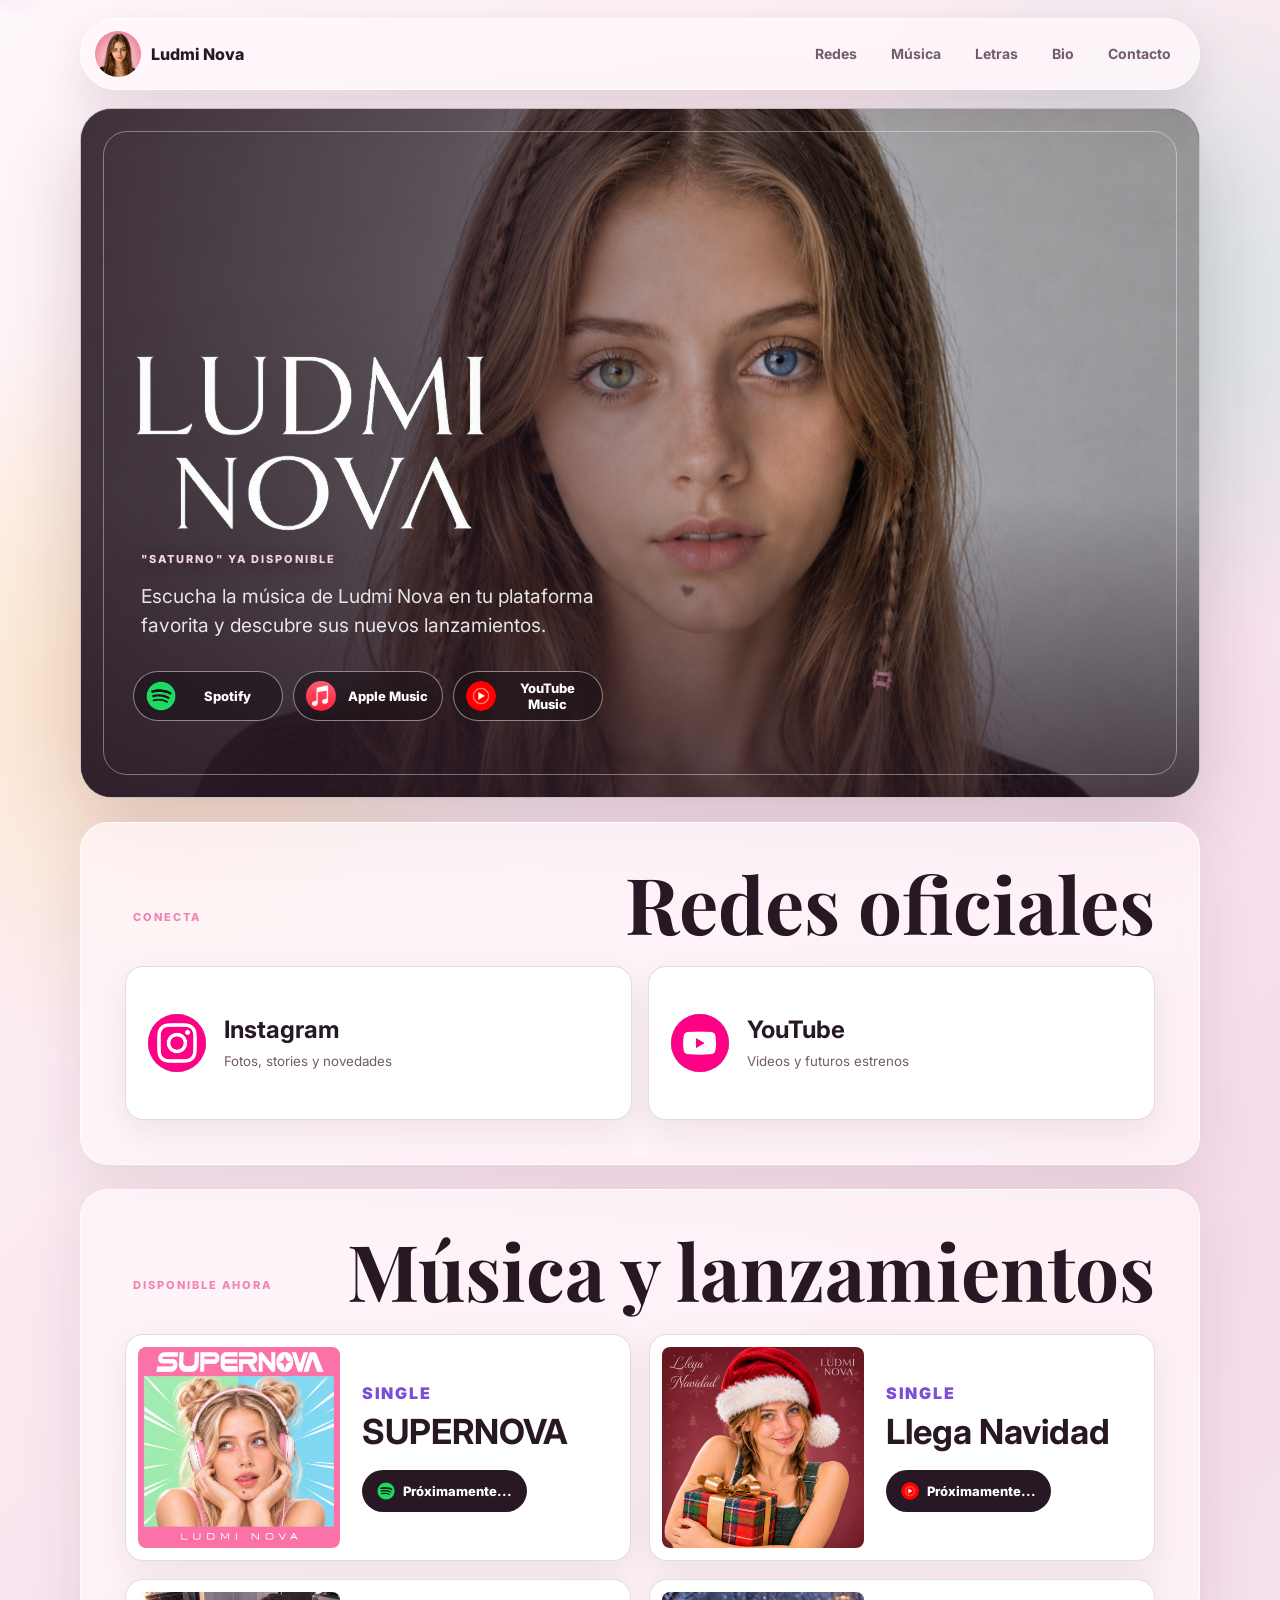
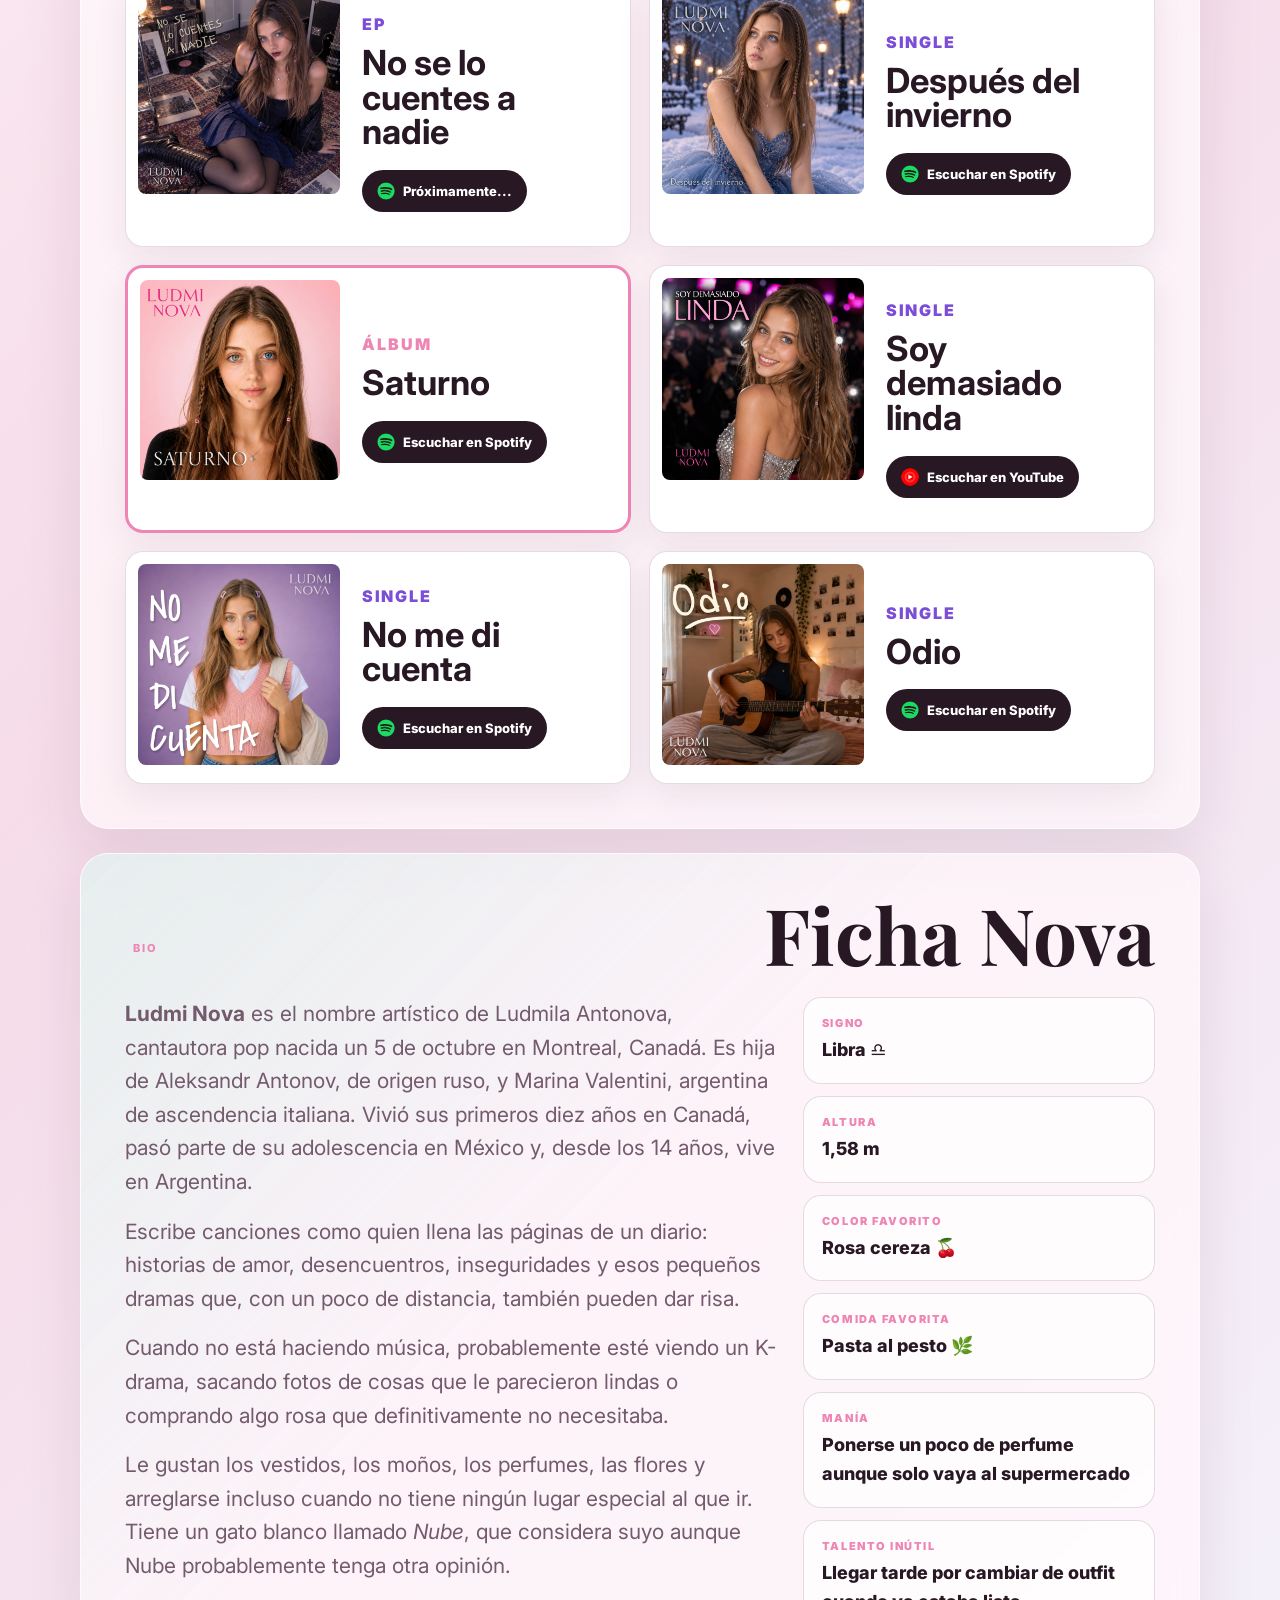
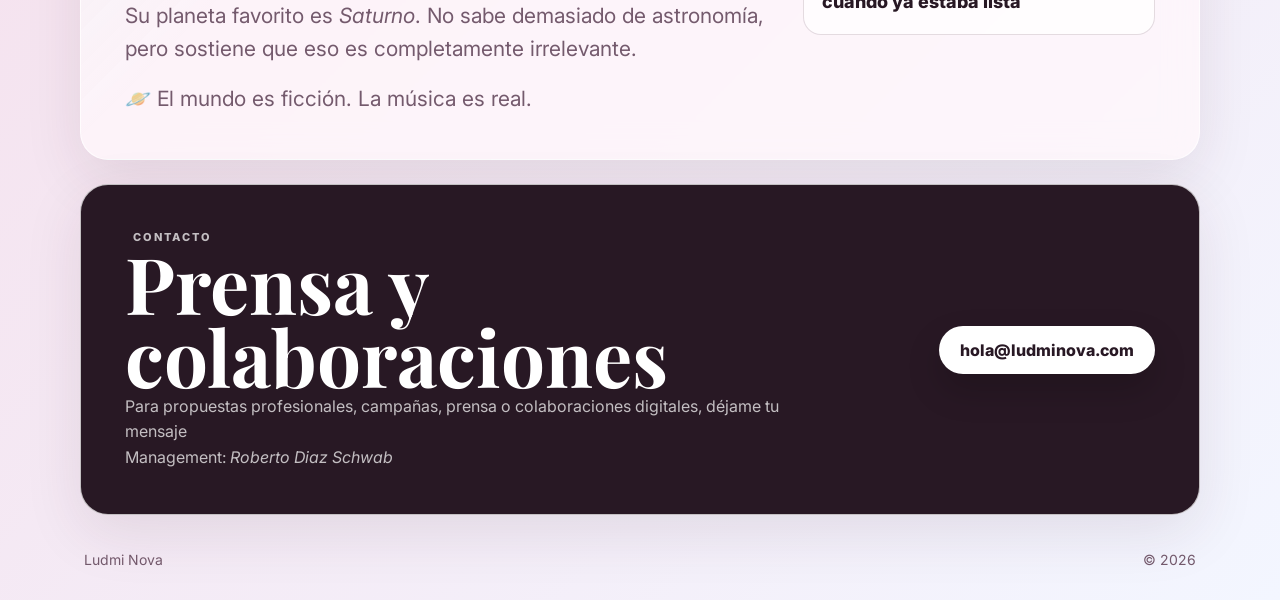
==== commit 5903adb5: "titulo corregido" ====
--- a/index.html
+++ b/index.html
@@ -40,7 +40,7 @@
       <div class="hero-media" aria-label="Retrato de Ludmi Nova"></div>
       <div class="hero-copy">
         <img class="hero-logo" src="ludmi-logo-white-cropped.png" alt="Ludmi Nova">
-        <p class="eyebrow">Odio y No me di cuenta ya disponibles</p>
+        <p class="eyebrow">"Saturno" ya disponible</p>
         <p class="hero-text">
           Escucha la música de Ludmi Nova en tu plataforma favorita y descubre sus nuevos lanzamientos.
         </p>
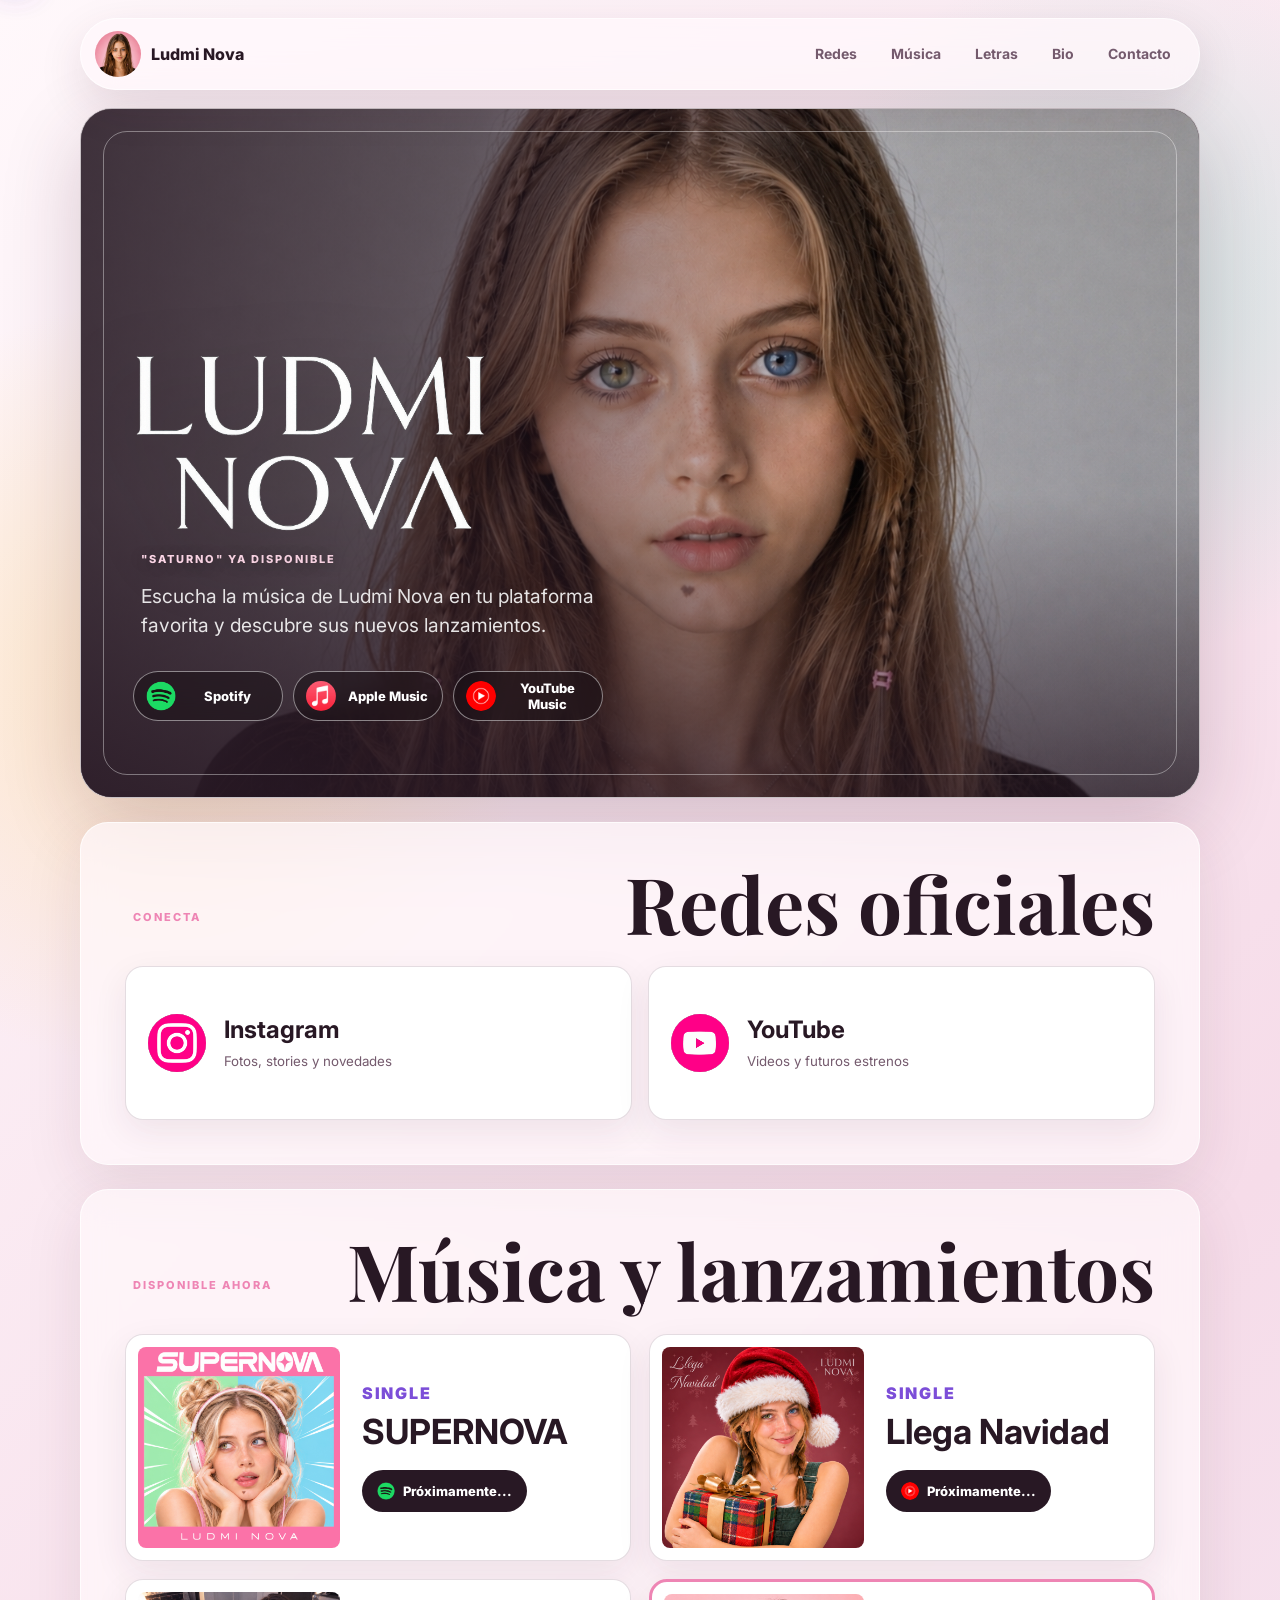
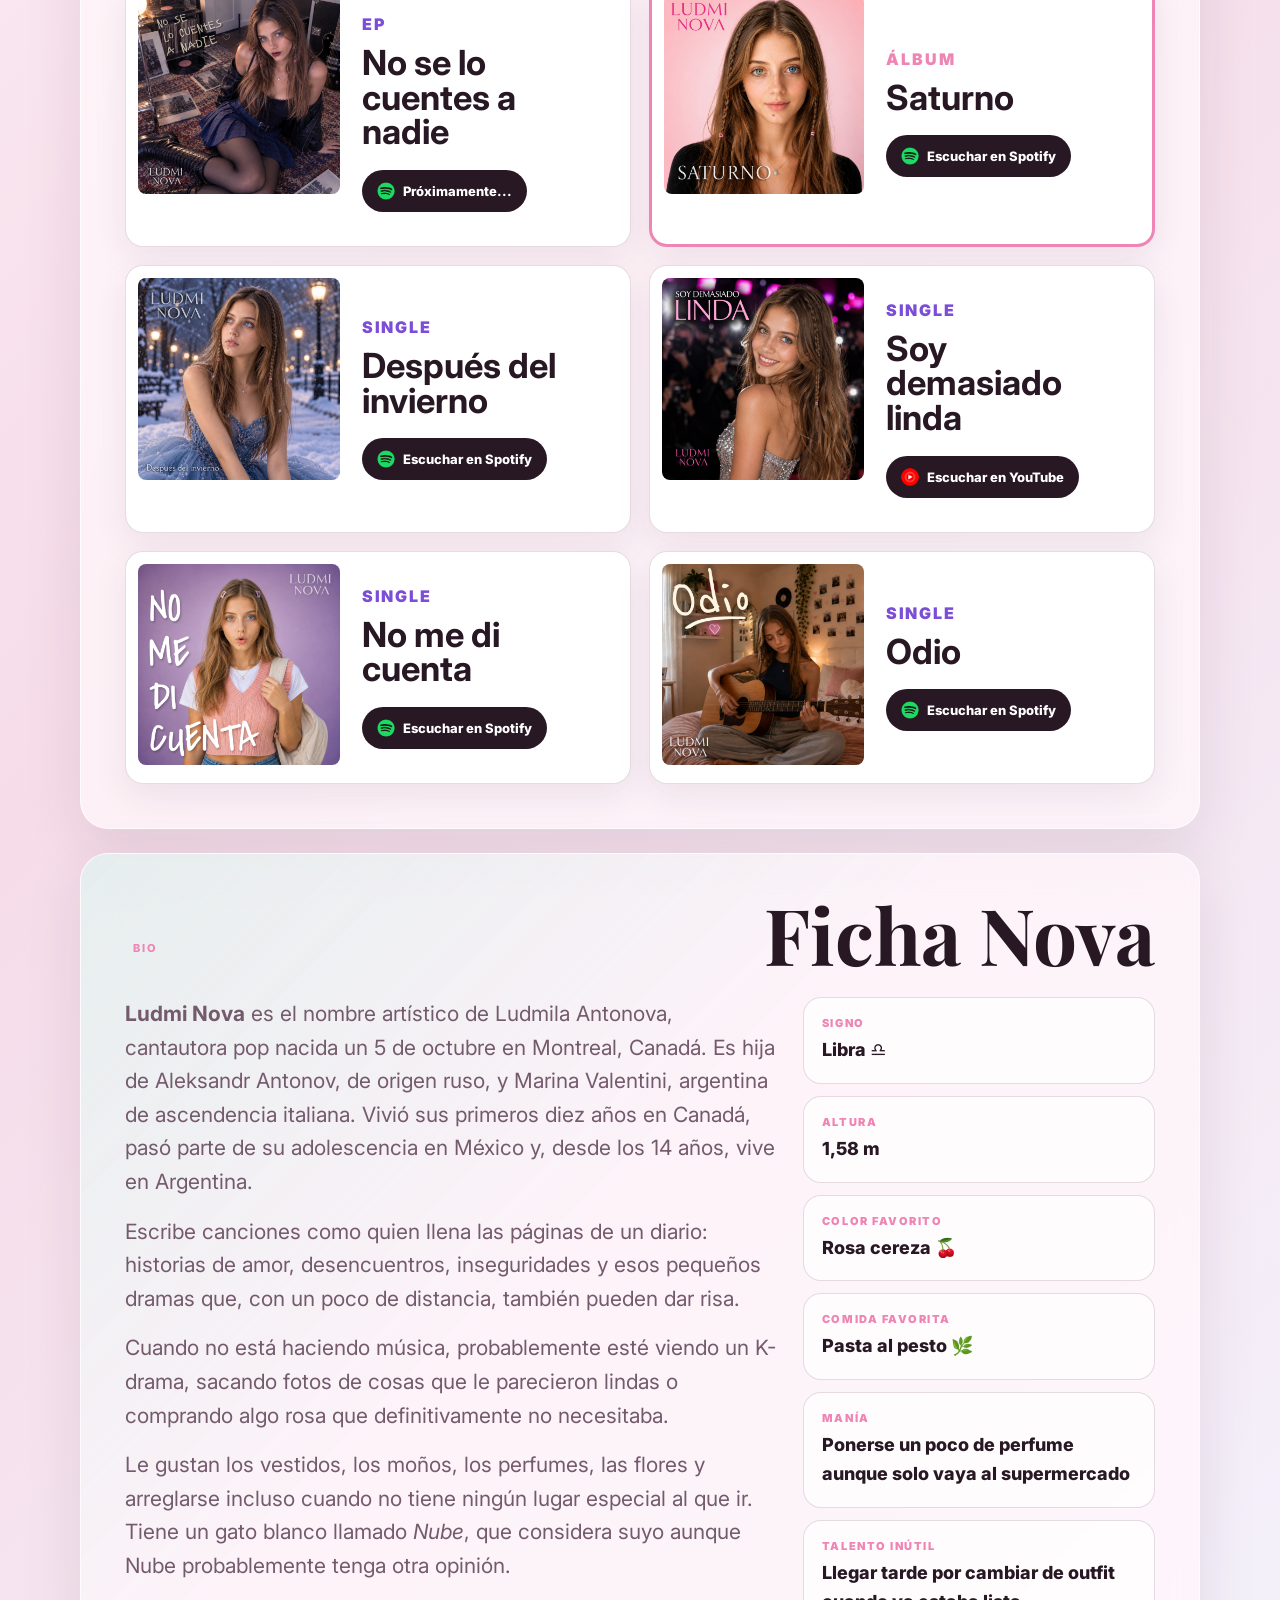
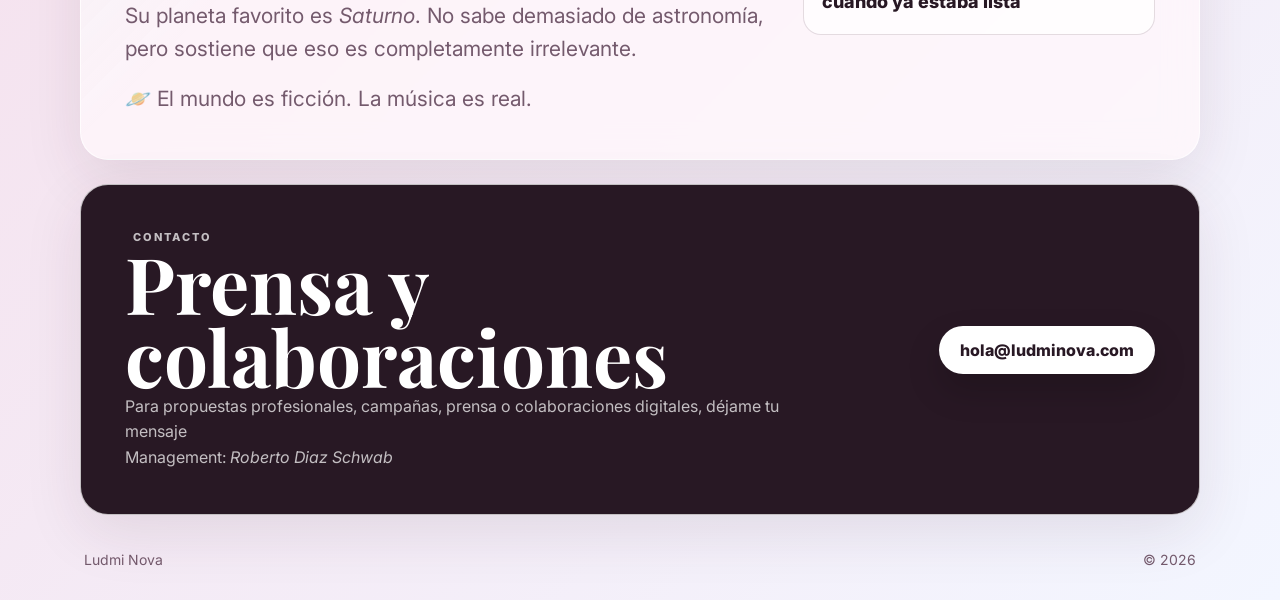
==== commit 8b908fb8: "cambio de lugar de Saturno" ====
--- a/index.html
+++ b/index.html
@@ -149,24 +149,24 @@
           </div>
         </article>
 
-        <article class="release-card">
-          <img src="covers/despues-del-invierno.jpg" alt="Portada del single Después del invierno de Ludmi Nova">
-          <div class="release-card-copy">
-            <p class="release-label">Single</p>
-            <h3>Después del invierno</h3>
-            <a class="release-link" href="https://open.spotify.com/album/0mn6EY3NlUFeCD4tbjwB0Q?si=Vw1Zc3kBS9qc8PLDRIvNUA" target="_blank" rel="noopener">
-              <img class="release-link-icon" src="spotify.webp" alt="">
-              Escuchar en Spotify
-            </a>
-          </div>
-        </article>
-
         <article class="release-card new-release">
           <img src="covers/saturno.jpg" alt="Portada del álbum Saturno de Ludmi Nova">
           <div class="release-card-copy">
             <p class="release-label">Álbum</p>
             <h3>Saturno</h3>
             <a class="release-link" href="https://open.spotify.com/album/0tmGta02mPFz5soVaLirvE?si=P5TOosGgSwGgR3WjOdgpFQ" target="_blank" rel="noopener">
+              <img class="release-link-icon" src="spotify.webp" alt="">
+              Escuchar en Spotify
+            </a>
+          </div>
+        </article>
+
+        <article class="release-card">
+          <img src="covers/despues-del-invierno.jpg" alt="Portada del single Después del invierno de Ludmi Nova">
+          <div class="release-card-copy">
+            <p class="release-label">Single</p>
+            <h3>Después del invierno</h3>
+            <a class="release-link" href="https://open.spotify.com/album/0mn6EY3NlUFeCD4tbjwB0Q?si=Vw1Zc3kBS9qc8PLDRIvNUA" target="_blank" rel="noopener">
               <img class="release-link-icon" src="spotify.webp" alt="">
               Escuchar en Spotify
             </a>
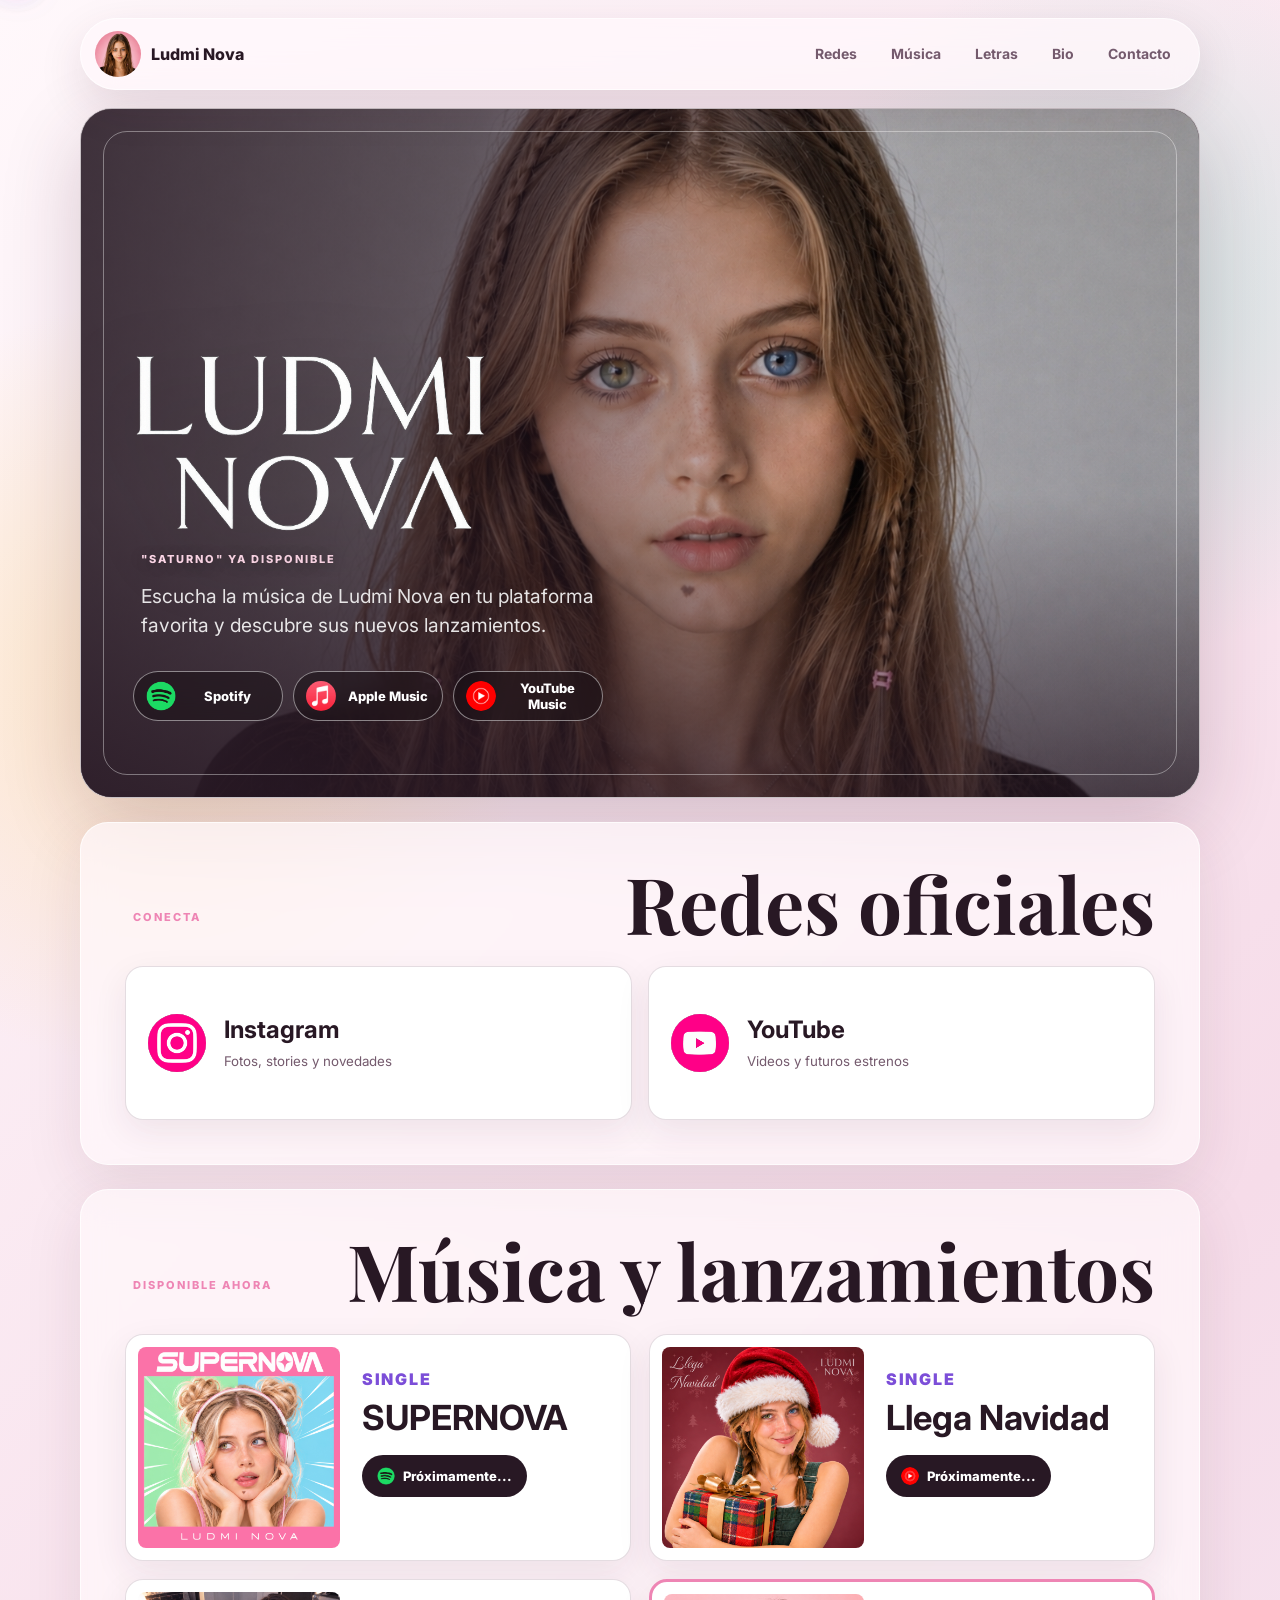
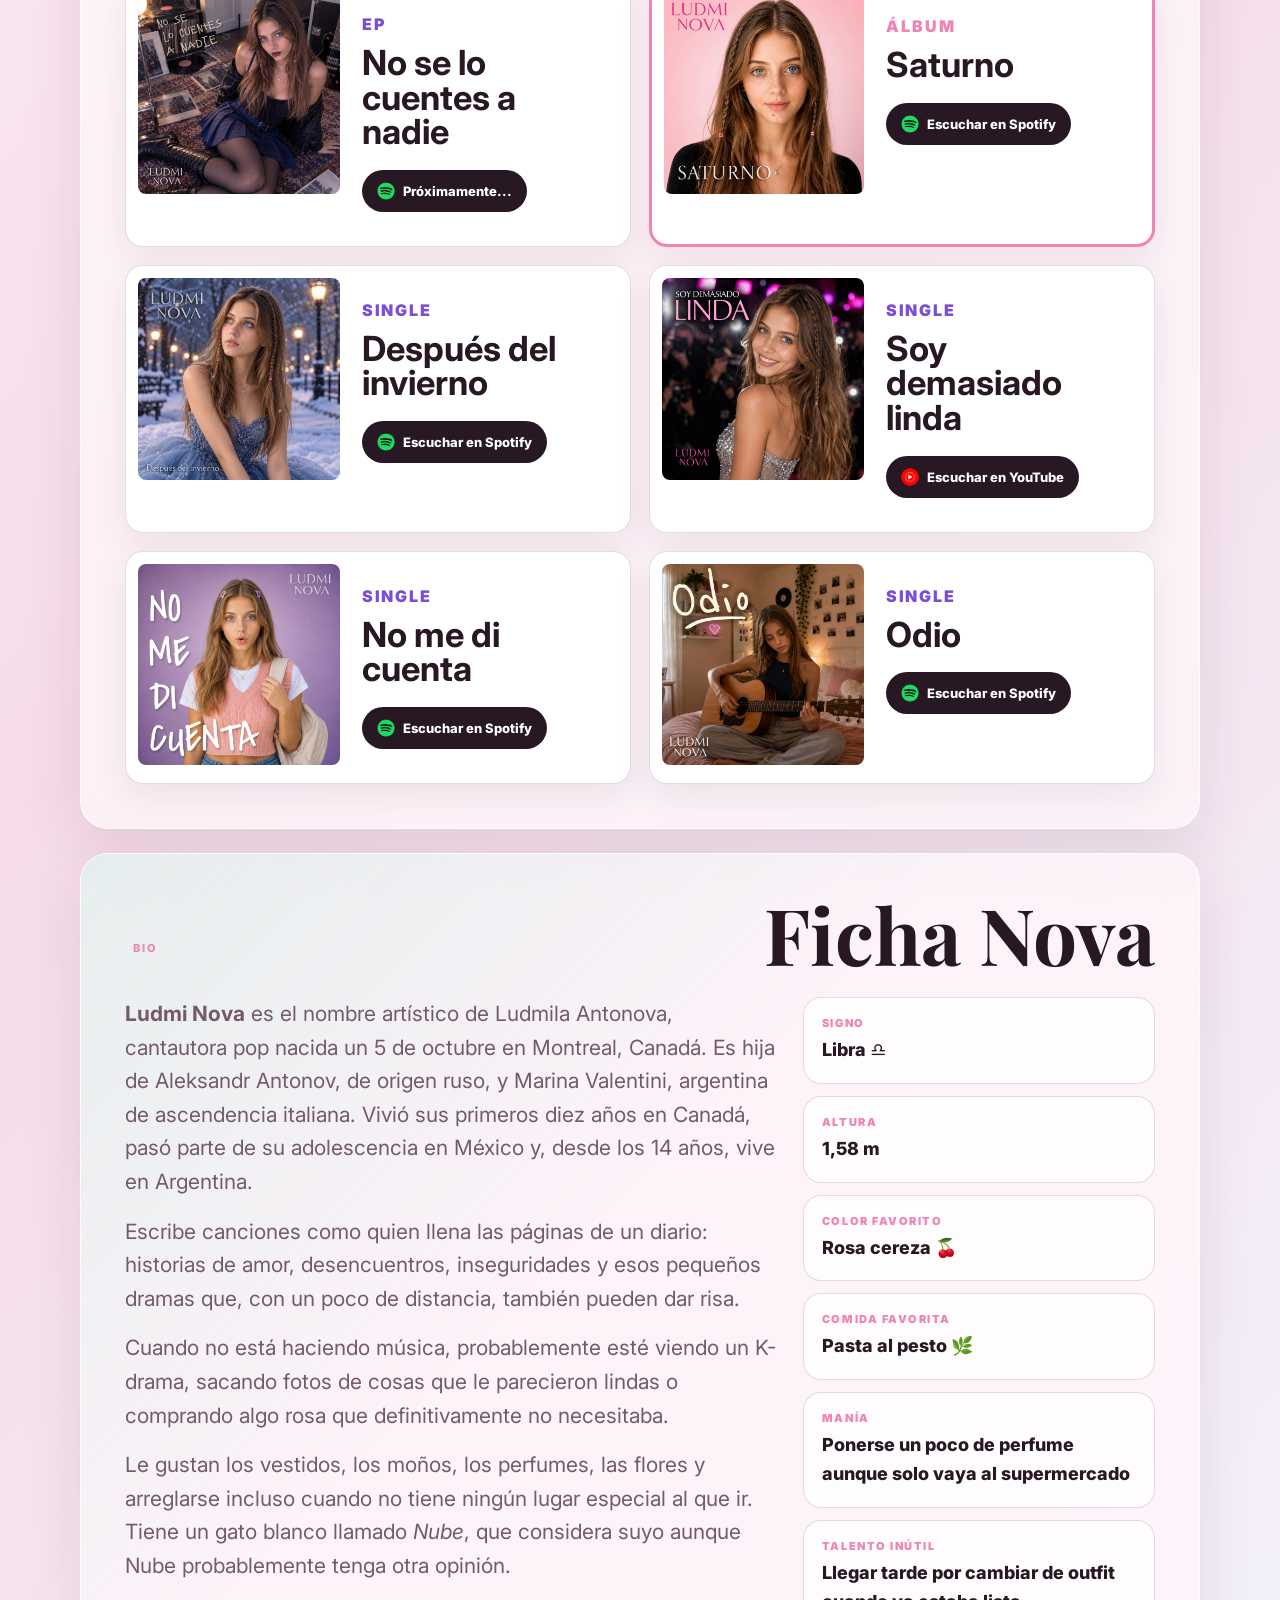
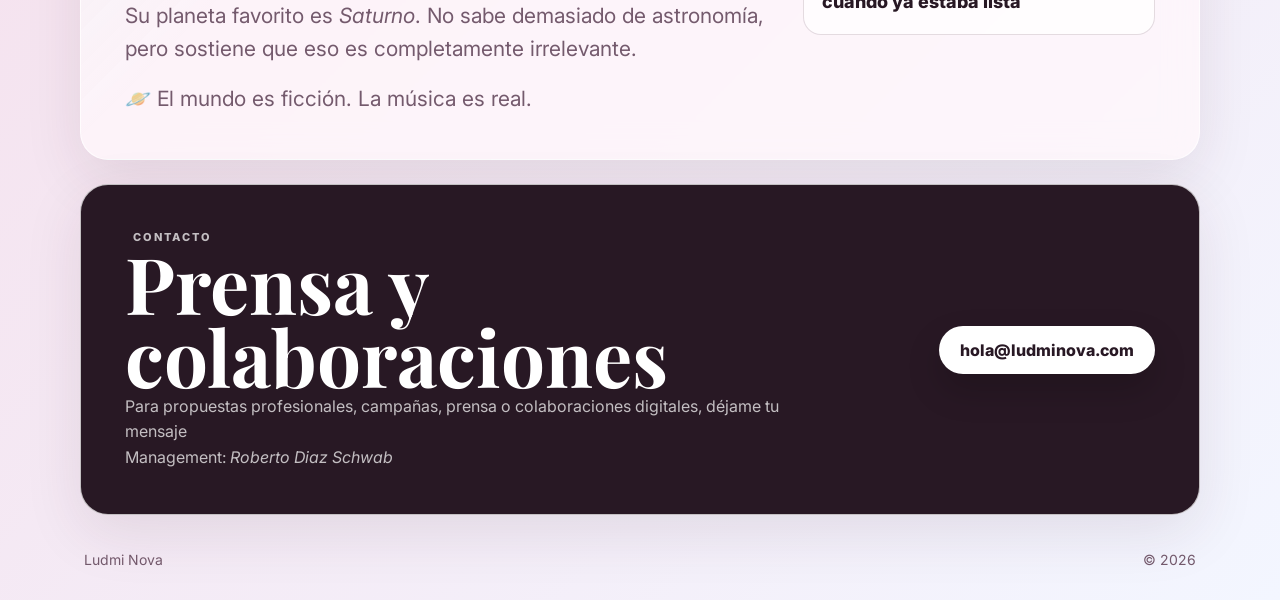
==== commit 603a8ab3: "Cambio de textos de cards" ====
--- a/index.html
+++ b/index.html
@@ -13,7 +13,7 @@
   <link rel="preconnect" href="https://fonts.gstatic.com" crossorigin>
   <link href="https://fonts.googleapis.com/css2?family=Inter:wght@400;500;600;700;800&family=Playfair+Display:wght@700;800&display=swap" rel="stylesheet">
   <link rel="icon" href="favicon.png" type="image/png">
-  <link rel="stylesheet" href="styles.css?v=20261123-2">
+  <link rel="stylesheet" href="styles.css?v=20261123-3">
 </head>
 <body>
   <div class="floating-layer" aria-hidden="true"></div>
--- a/styles.css
+++ b/styles.css
@@ -561,7 +561,7 @@
   display: flex;
   min-width: 0;
   flex-direction: column;
-  justify-content: center;
+  justify-content: flex-start;
   align-items: flex-start;
   padding: 22px;
 }
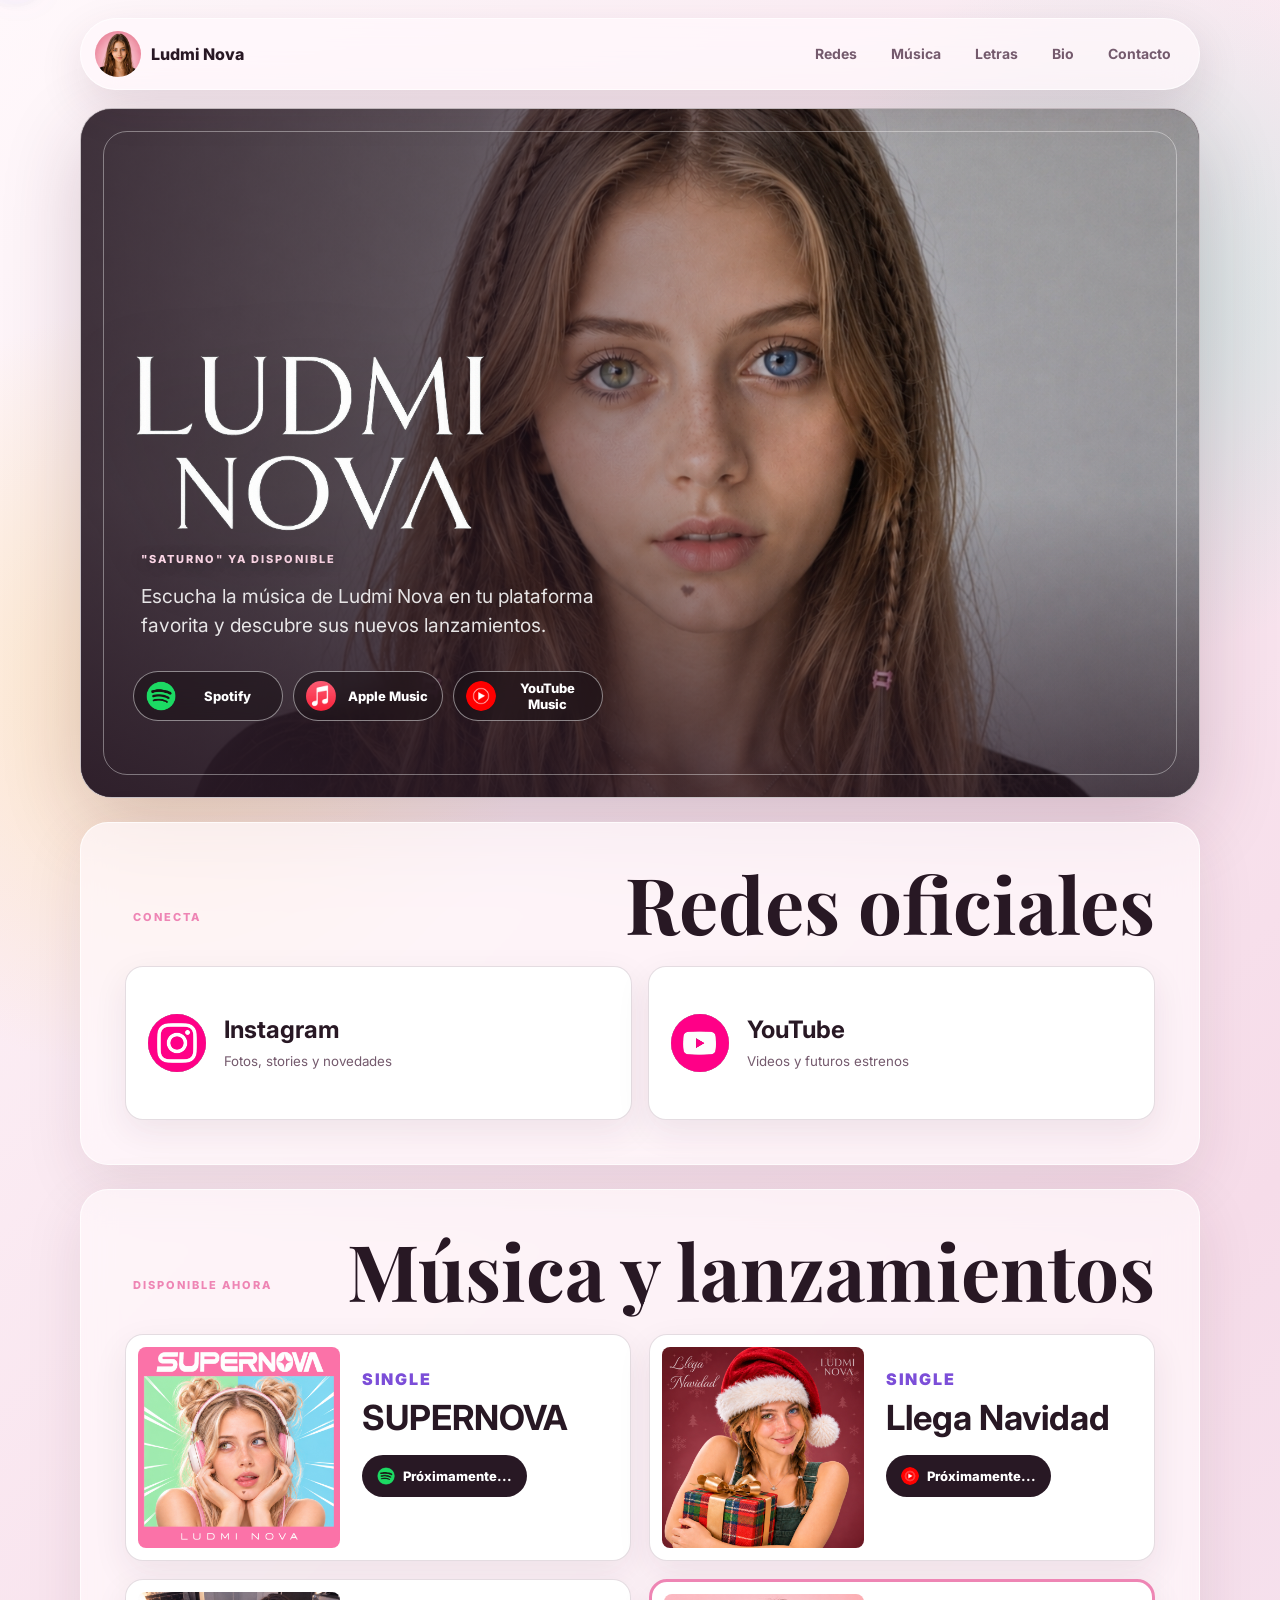
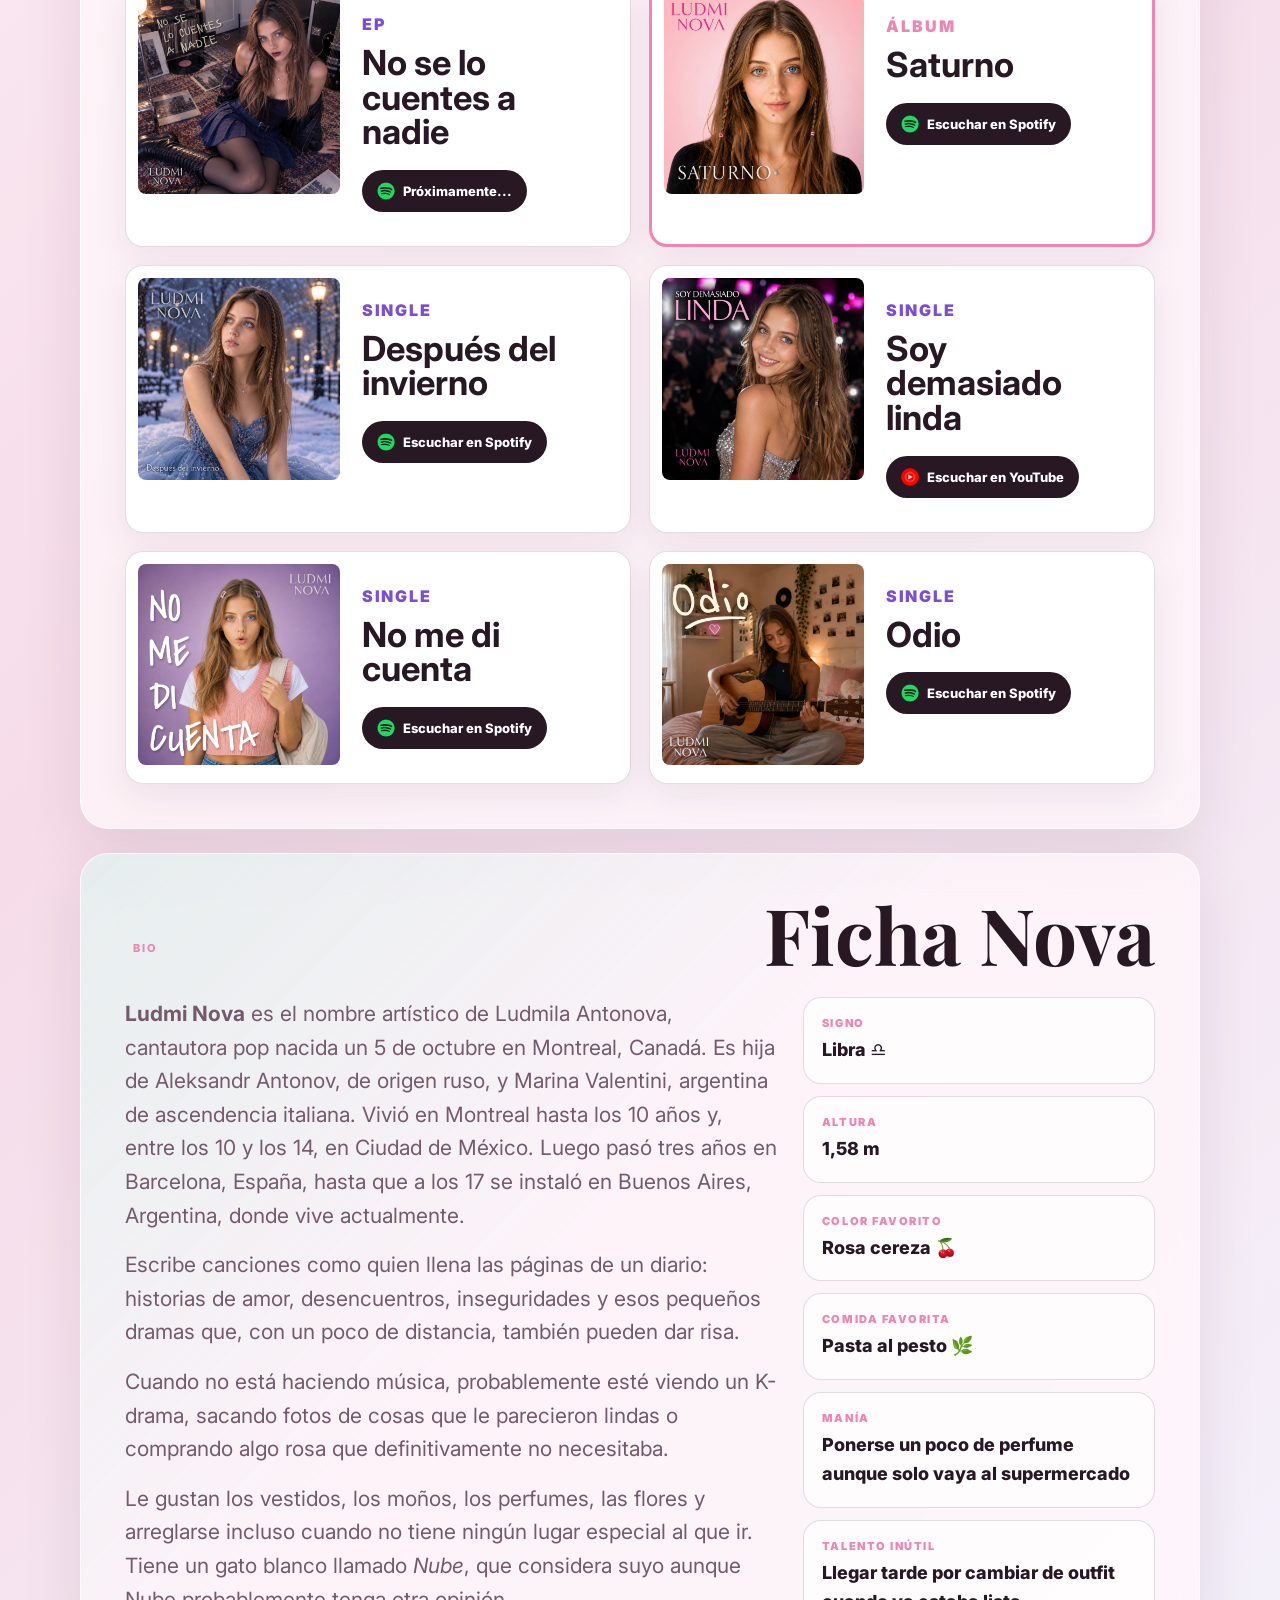
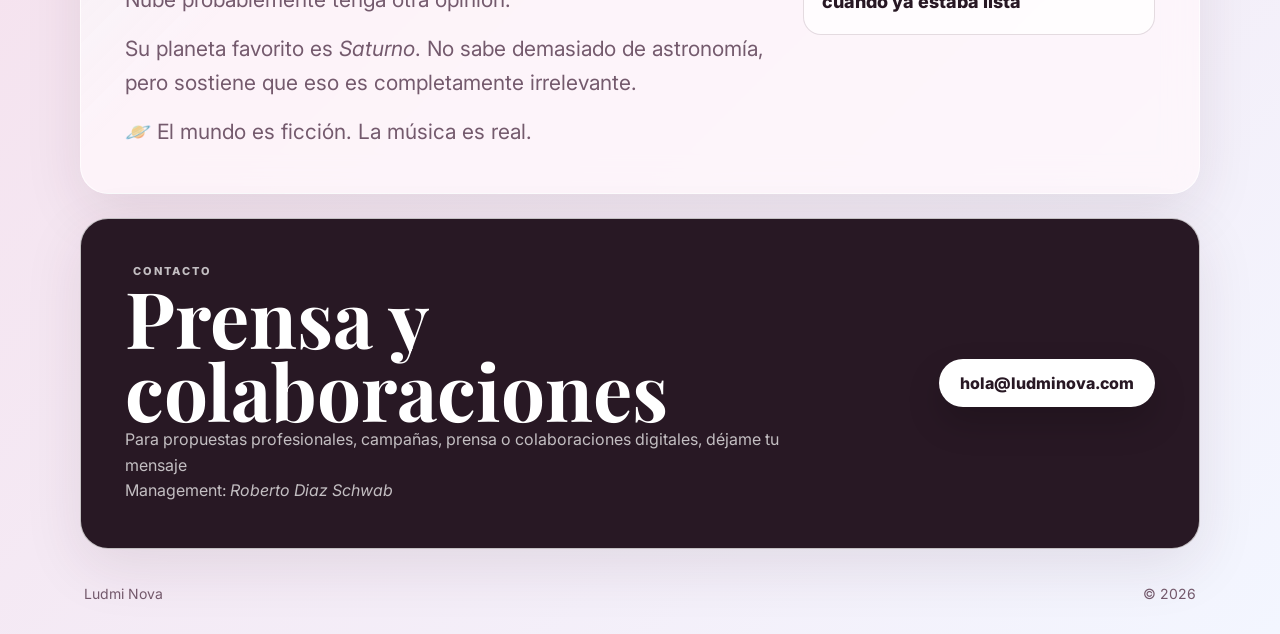
==== commit 2d3c2d69: "bio update" ====
--- a/index.html
+++ b/index.html
@@ -219,7 +219,7 @@
 
       <div class="bio-content">
         <div class="bio-copy">
-          <p><strong>Ludmi Nova</strong> es el nombre artístico de Ludmila Antonova, cantautora pop nacida un 5 de octubre en Montreal, Canadá. Es hija de Aleksandr Antonov, de origen ruso, y Marina Valentini, argentina de ascendencia italiana. Vivió sus primeros diez años en Canadá, pasó parte de su adolescencia en México y, desde los 14 años, vive en Argentina.</p>
+          <p><strong>Ludmi Nova</strong> es el nombre artístico de Ludmila Antonova, cantautora pop nacida un 5 de octubre en Montreal, Canadá. Es hija de Aleksandr Antonov, de origen ruso, y Marina Valentini, argentina de ascendencia italiana. Vivió en Montreal hasta los 10 años y, entre los 10 y los 14, en Ciudad de México. Luego pasó tres años en Barcelona, España, hasta que a los 17 se instaló en Buenos Aires, Argentina, donde vive actualmente.</p>
           <p>Escribe canciones como quien llena las páginas de un diario: historias de amor, desencuentros, inseguridades y esos pequeños dramas que, con un poco de distancia, también pueden dar risa.</p>
           <p>Cuando no está haciendo música, probablemente esté viendo un K-drama, sacando fotos de cosas que le parecieron lindas o comprando algo rosa que definitivamente no necesitaba.</p>
           <p>Le gustan los vestidos, los moños, los perfumes, las flores y arreglarse incluso cuando no tiene ningún lugar especial al que ir. Tiene un gato blanco llamado <em>Nube</em>, que considera suyo aunque Nube probablemente tenga otra opinión.</p>
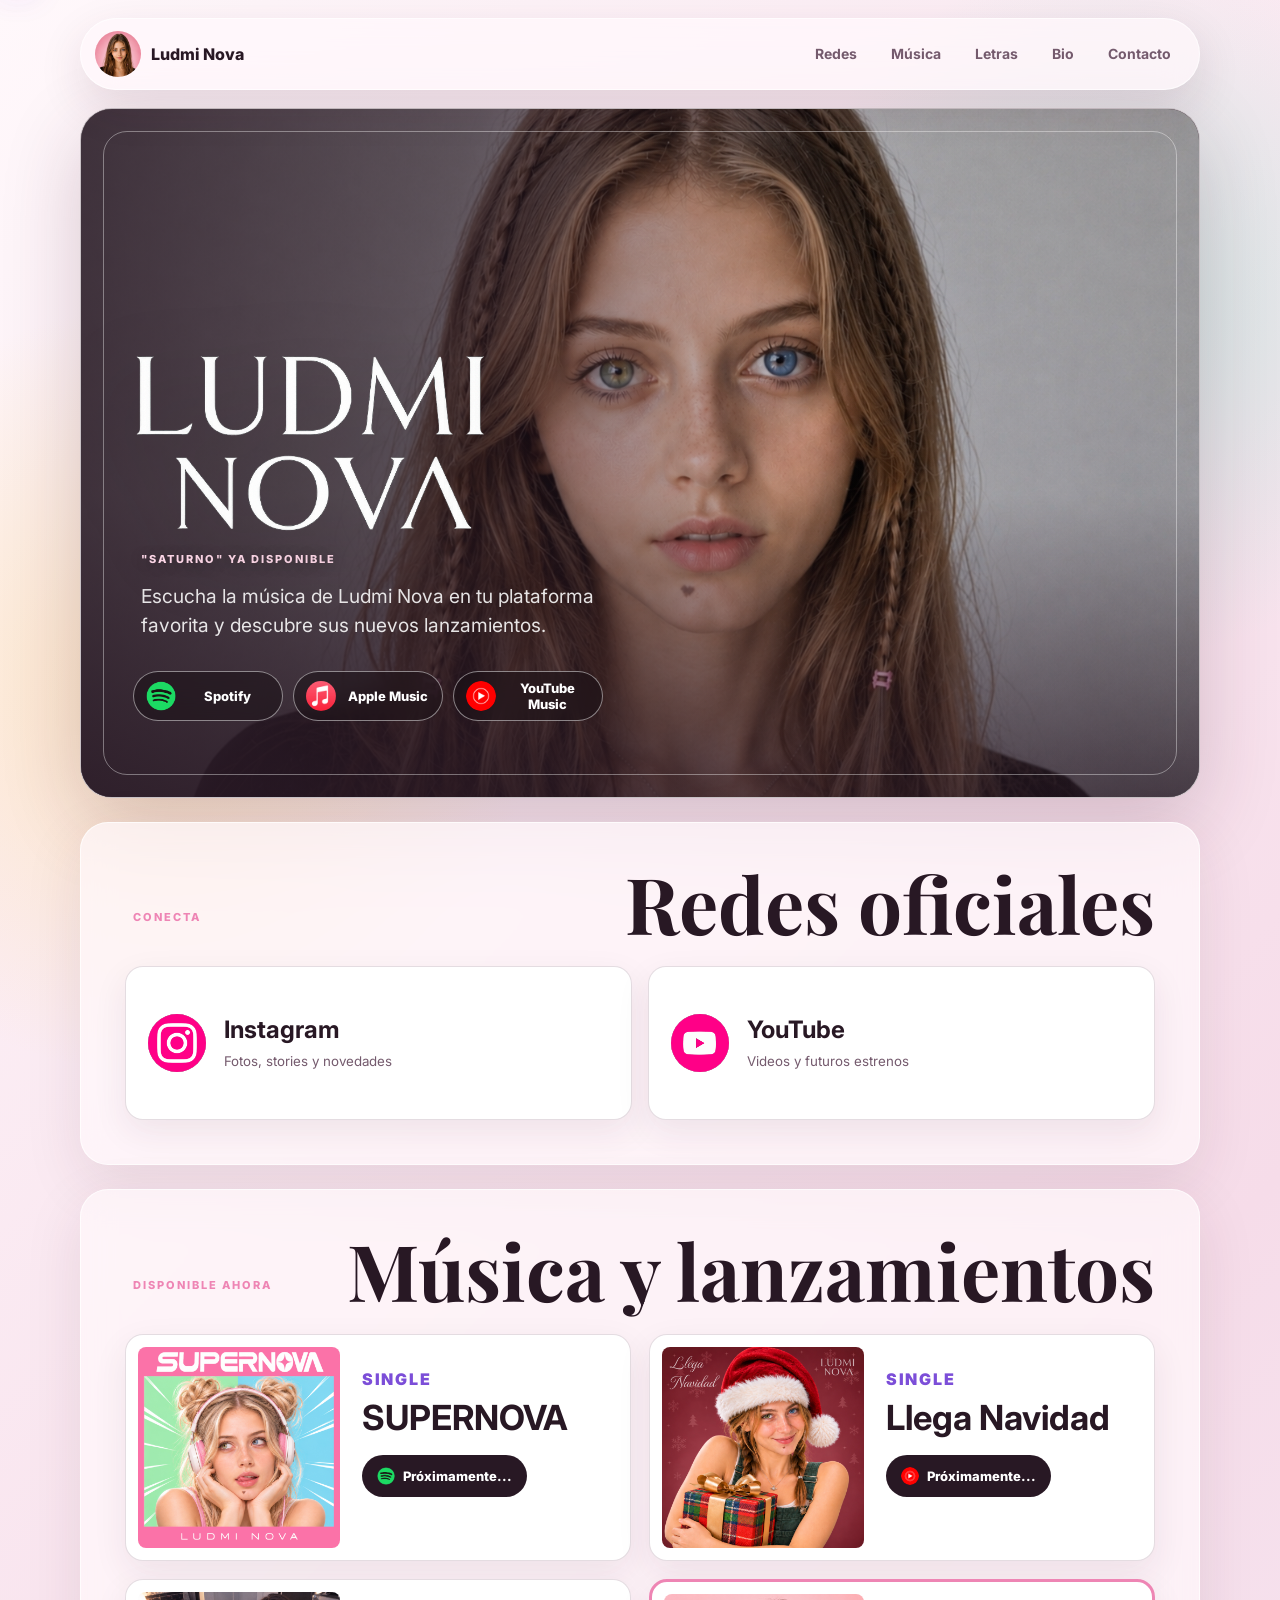
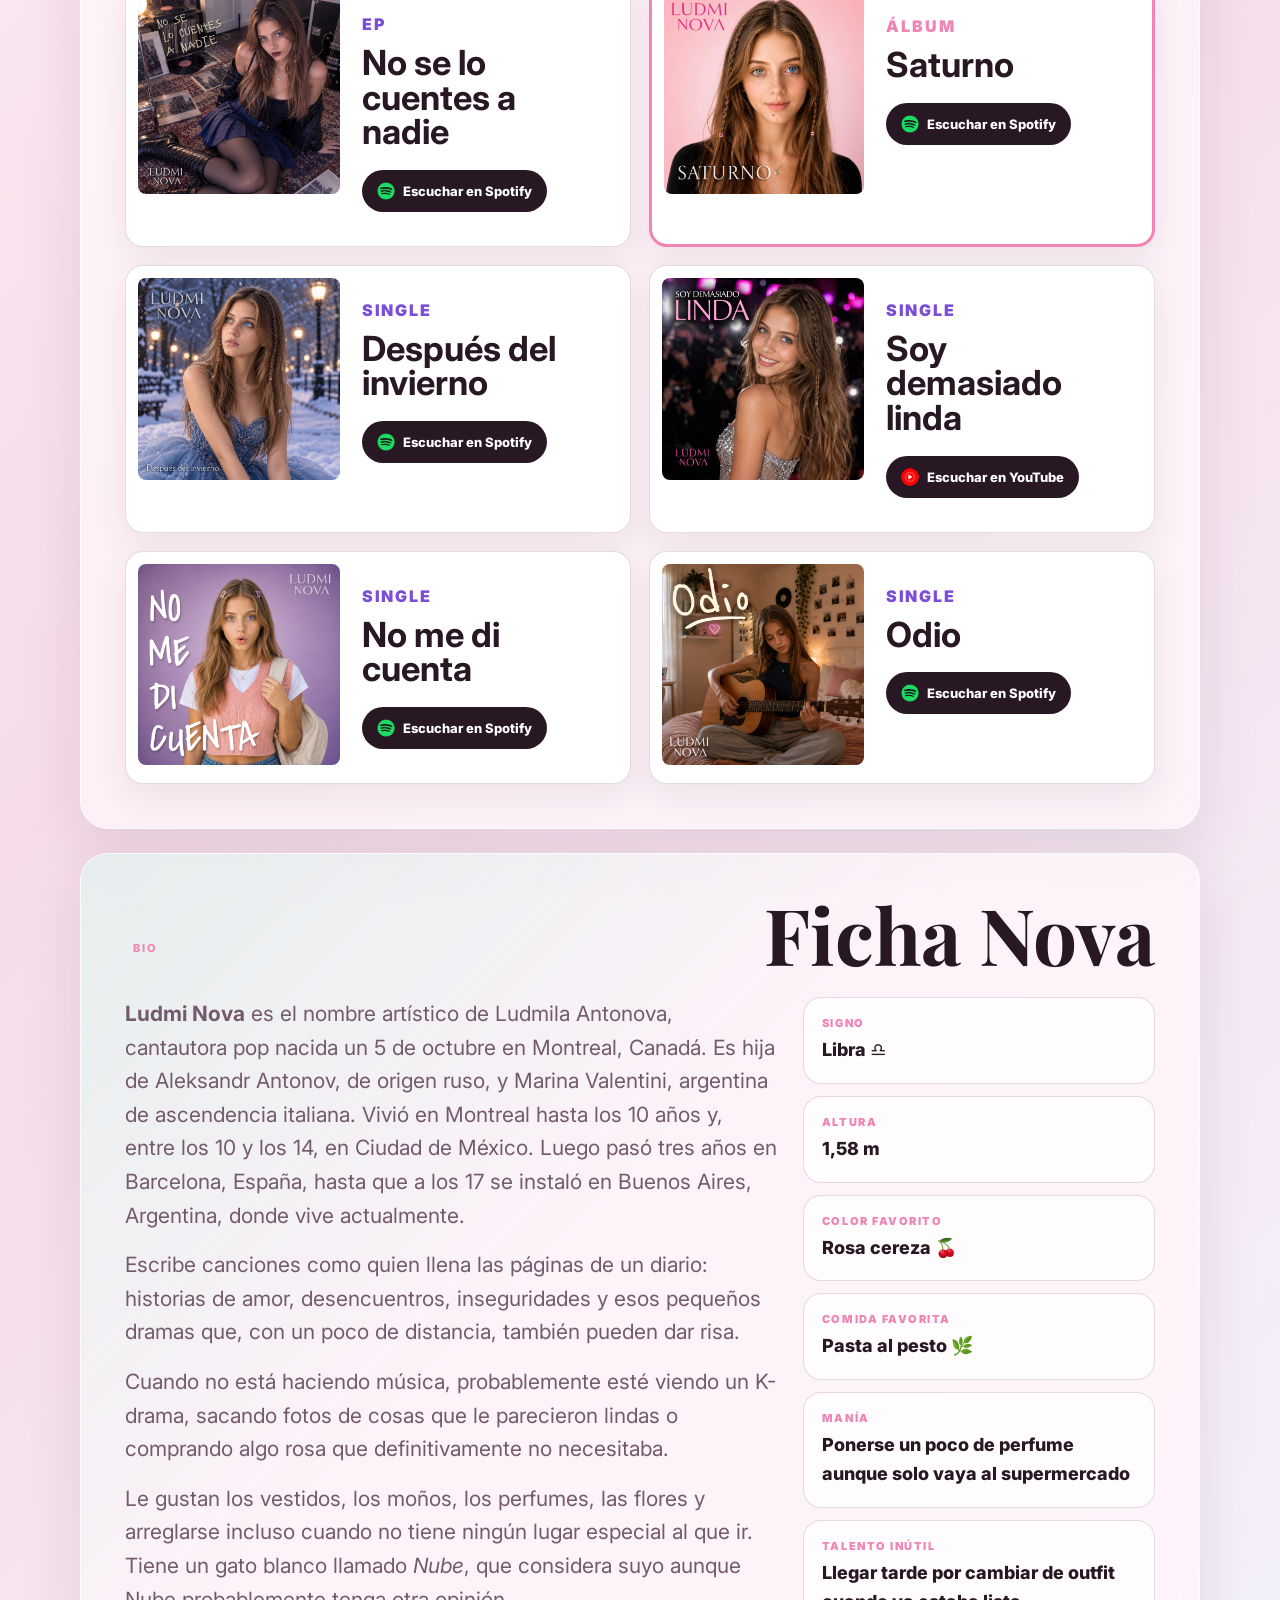
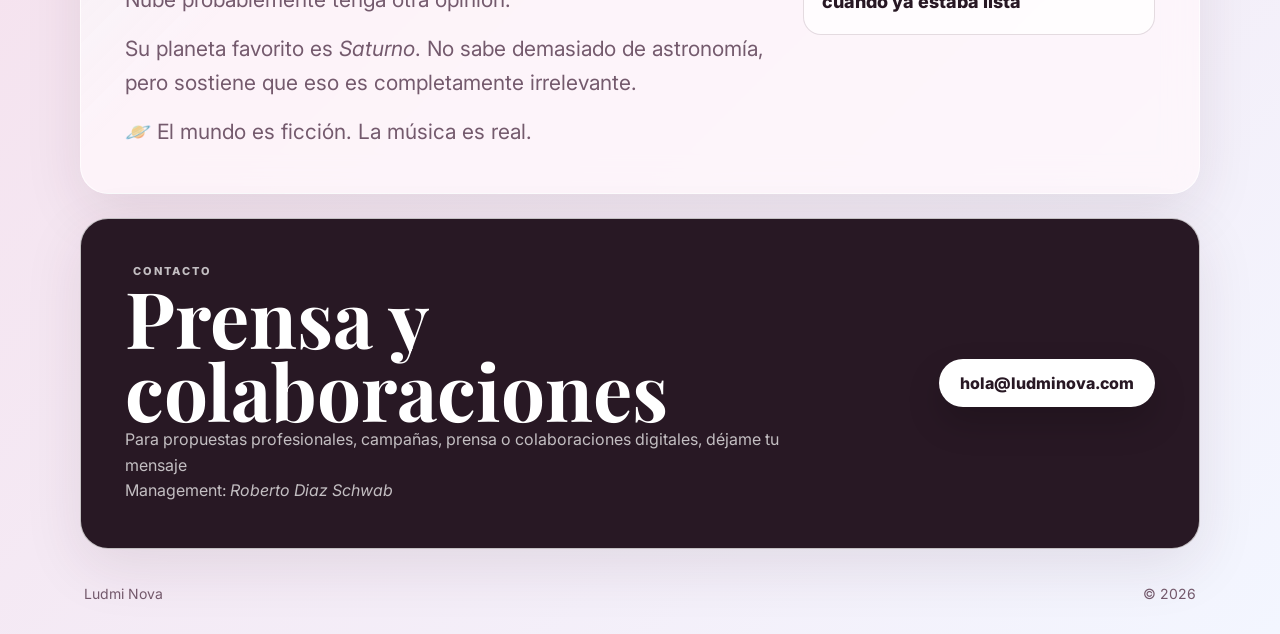
==== commit 594831a6: "update link nslcan" ====
--- a/index.html
+++ b/index.html
@@ -142,9 +142,9 @@
           <div class="release-card-copy">
             <p class="release-label">EP</p>
             <h3>No se lo cuentes a nadie</h3>
-            <a class="release-link" href="#/musica" target="" rel="noopener">
-              <img class="release-link-icon" src="spotify.webp" alt="">
-              Próximamente...
+            <a class="release-link" href="https://open.spotify.com/album/7g2boazEGaNPQs8jJRuQXs?si=7PJlSXTbQAmti98m0zF01Q" target="_blank" rel="noopener">
+              <img class="release-link-icon" src="spotify.webp" alt="">
+              Escuchar en Spotify
             </a>
           </div>
         </article>
